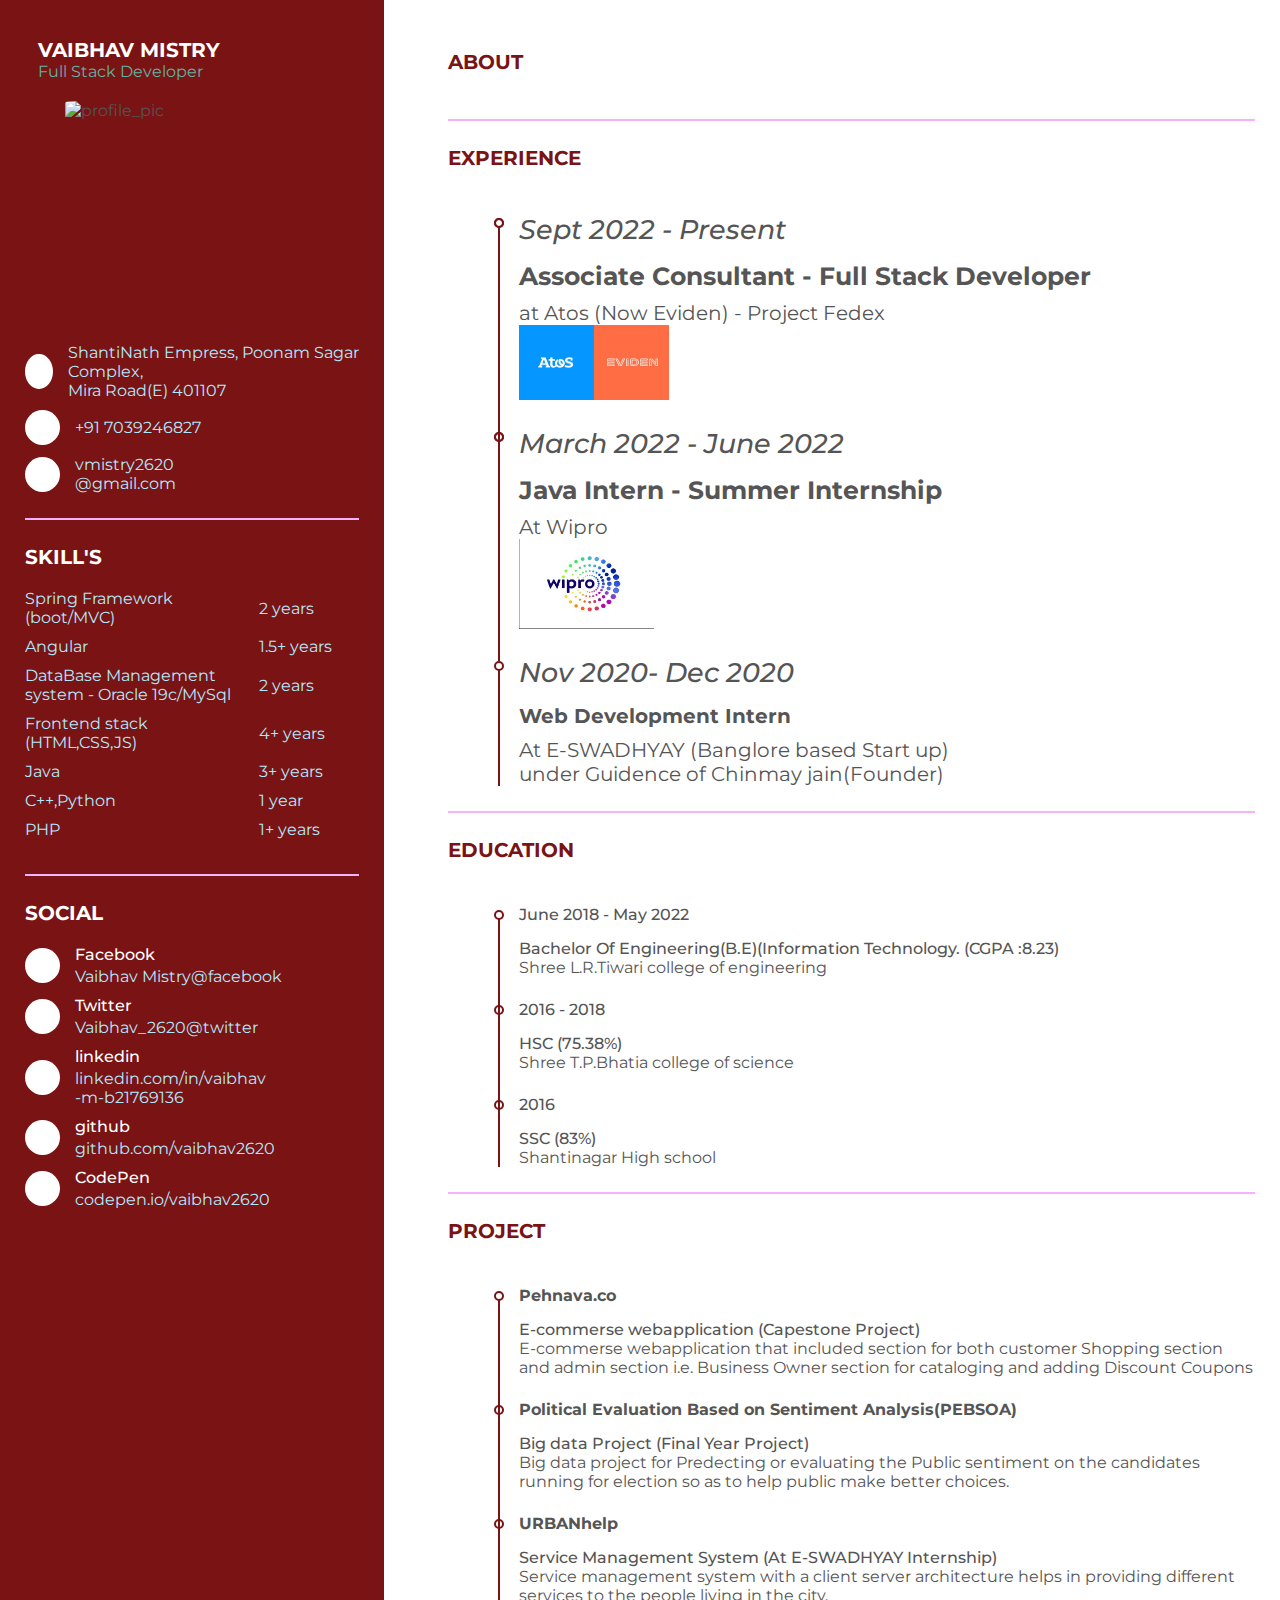
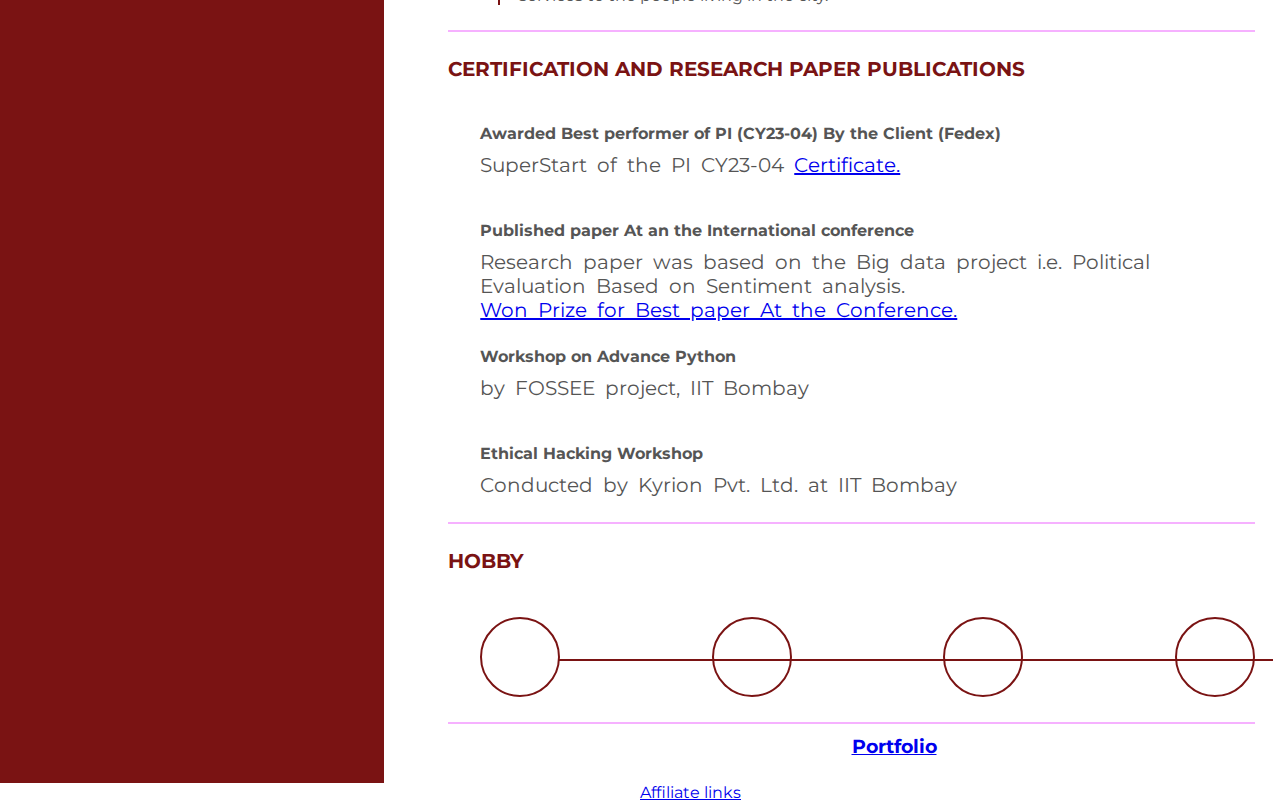
==== index.html @ ee5a24ba "some Modification on the resume" ====
<!DOCTYPE html>
<html lang="en">
<head>
	<meta charset="UTF-8">
	<title>Vaibhav Mistry - Resume</title>
	<link rel="stylesheet" href="styles.css">
	<script src="https://kit.fontawesome.com/b99e675b6e.js"></script>
  <meta content="width=device-width, initial-scale=1" name="viewport" />
</head>
<body>
<div class="container">
<div class="resume">
   <div class="resume_left">
     <div class="resume_profile">
       <div class="title">
        <p class="bold">vaibhav mistry</p>
        <p class="regular">Full Stack Developer</p>
      </div>
      <img src="./photo.jpg" alt="profile_pic" >

     </div>
     <div class="resume_content">
       <div class="resume_item resume_info">

         <ul>
           <li>
             <div class="icon">
               <i class="fas fa-map-signs"></i>
             </div>
             <div class="data">
               ShantiNath Empress, Poonam Sagar Complex,<br> Mira Road(E) 401107
             </div>
           </li>
           <li>
             <div class="icon">
               <i class="fas fa-mobile-alt"></i>
             </div>
             <div class="data">
               +91 7039246827
             </div>
           </li>
           <li>
             <div class="icon">
               <i class="fas fa-envelope"></i>
             </div>
             <div class="data">
                      vmistry2620<br>@gmail.com
             </div>
           </li>
           <!-- <li>
             <div class="icon">
               <i class="fab fa-weebly"></i>
             </div>
             <div class="data">
              https://development.<br>science.blog/
             </div>
           </li> -->
         </ul>
       </div>
       <div class="resume_item resume_skills">
         <div class="title">
           <p class="bold">skill's</p>
         </div>
         <ul>
	   <li>
             <div class="skill_name">
               Spring Framework<br>(boot/MVC)
             </div>
             <div class="skill_per">2 years</div>
           </li>
           <li>
            <div class="skill_name">
              Angular 
            </div>
            <div class="skill_per">1.5+ years</div>
          </li>
	   <li>
             <div class="skill_name">
               DataBase Management system - Oracle 19c/MySql 
             </div>
             <div class="skill_per">2 years</div>
           </li>
           <li>
              <div class="skill_name">
                Frontend stack (HTML,CSS,JS) 
              </div>
              <div class="skill_per">4+ years</div>
            </li>
            <li>
              <div class="skill_name">
                Java
              </div>
             <div class="skill_per">3+ years</div>
           </li>

	        <li>
             <div class="skill_name">
              C++,Python 
             </div>
            <div class="skill_per">1 year</div>
          </li>
          <li>
            <div class="skill_name">
              PHP
            </div>
           <div class="skill_per">1+ years</div>
         </li>
           </li>
         </ul>
       </div>
       <div class="resume_item resume_social">
         <div class="title">
           <p class="bold">Social</p>
         </div>
         <ul>
           <li>
             <div class="icon">
               <i class="fab fa-facebook-square"></i>
             </div>
             <div class="data">
               <p class="semi-bold">Facebook</p>
               <p><a href="https://www.facebook.com/profile.php?id=100008584891599"class="social-links"> Vaibhav Mistry@facebook</a></p>
             </div>
           </li>
           <li>
             <div class="icon">
               <i class="fab fa-twitter-square"></i>
             </div>
             <div class="data">
               <p class="semi-bold">Twitter</p>
               <p><a href="https://twitter.com/Vaibhav_2620"class="social-links" >Vaibhav_2620@twitter</a></p>
             </div>
           </li>
           <li>
             <div class="icon">
               <i class="fab fa-linkedin"></i>
             </div>
             <div class="data">
               <p class="semi-bold">linkedin</p>
               <p><a href="https://www.linkedin.com/in/vaibhav-m-b21769136" class="social-links" target=”_blank”>linkedin.com/in/vaibhav<br>-m-b21769136</a> </p>
             </div>
           </li>
           <li>
             <div class="icon">
               <i class="fab fa-github"></i>
             </div>
             <div class="data">
               <p class="semi-bold">github</p>
               <p><a href="https://vaibhav2620.github.io/Vaibhav-Mistry/" class="social-links">github.com/vaibhav2620</a></p>
             </div>
           </li>
           <li>
            <div class="icon">
              <i class="fab fa-codepen"></i>
            </div>
            <div class="data">
              <p class="semi-bold">CodePen</p>
              <p><a href="https://codepen.io/vaibhav2620" class="social-links">codepen.io/vaibhav2620</a></p>
            </div>
          </li>
         </ul>
       </div>
     </div>
  </div>
  <div class="resume_right">
    <div class="resume_item resume_about">
        <div class="title">
           <p class="bold">About </p>
         </div>
        <p></p>
    </div>
     
	  	  
	  <div class="resume_item resume_education">
      <div class="title">
           <p class="bold">Experience</p>
         </div>
      <ul>
        <li>
	      <li>
		      <div class="date" style="font-size: 3vh;"><i>Sept 2022 - Present</i></div>
          <div class="info">
          <p class="semi-bold" style="font-size: 25px;"><b>Associate Consultant - Full Stack Developer</b> </p> 
          <p style="font-size: 20px; margin-top:10px ;">at Atos (Now Eviden) - Project Fedex</p>
          <p></p>
		      <img src = "./assets/jpeg/Logo .png" style="width:150px; height:75px">
         </div>
	      </li>
      </li>
          <li>
	          <li>
                <div class="date" style="font-size: 3vh;"><i>March 2022 - June 2022</i></div> 
                <div class="info">
                  <p class="semi-bold" style="font-size: 25px;"><b>Java Intern - Summer Internship</b></p> 
                  <p style="font-size: 20px; margin-top:10px ;">At Wipro</p>
		            <img src = "./assets/jpeg/wipro.png" style="width:15vh; height:10vh;">
		            </div>
	          </li>
          </li>
        
            <li>
                <div class="date" style="font-size: 3vh;"><i>Nov 2020- Dec 2020 </i></div> 
                <div class="info">
                     <p class="semi-bold" style="font-size: 20px;"><b>Web Development Intern</b></p> 
                  <p style="font-size: 20px; margin-top:10px ;">At E-SWADHYAY (Banglore based Start up) <br>under Guidence of Chinmay jain(Founder)</p>
                </div>
	      </li>
        </ul>
    </div>
	  	  
    <div class="resume_item resume_education">
      <div class="title">
           <p class="bold">Education</p>
         </div>
      <ul>
            <li>
                <div class="date">June 2018 - May 2022  </div> 
                <div class="info">
                     <p class="semi-bold">Bachelor Of Engineering(B.E)(Information Technology.  (CGPA :8.23)</p> 
                  <p>Shree L.R.Tiwari college of engineering</p>
                </div>
            </li>
            <li>
              <div class="date">2016 - 2018</div>
              <div class="info">
                     <p class="semi-bold">HSC (75.38%) </p> 
                  <p>Shree T.P.Bhatia college of science </p>
                </div>
            </li>
            <li>
              <div class="date">2016</div>
              <div class="info">
                     <p class="semi-bold">SSC (83%) </p> 
                  <p>Shantinagar High school </p>
                </div>
            </li>
        </ul>
    </div>
	  
	  
	  

	  
	  
	  
	  
	  
    <div class="resume_item resume_work">
      <div class="title">
         <p class="bold">Project </p>
       </div>
	<ul>
    <li>
      <div class="date"><b>Pehnava.co</b> </div>
      <div class="info">
       <p class="semi-bold">E-commerse webapplication (Capestone Project)</p> 
          <p>E-commerse webapplication that included section for both customer Shopping section 
            and admin section i.e. Business Owner section for cataloging and adding Discount Coupons</p>
        </div>
      </li>
	  <li>
	  <div class="date"><b>Political Evaluation Based on Sentiment Analysis(PEBSOA)</b></div>
	  <div class="info">
		 <p class="semi-bold">Big data Project (Final Year Project)  </p> 
	      <p>Big data project for Predecting or evaluating the Public sentiment on the candidates running for election so as to help public make better choices.</p>
	    </div>
        </li>
        <li>
	  <div class="date"><b>URBANhelp</b> </div>
	  <div class="info">
		 <p class="semi-bold">Service Management System (At E-SWADHYAY Internship) </p> 
	      <p>Service management system with a client server architecture helps in providing different services to the people living in the city.</p>
	    </div>
        </li>
      </ul>
  </div>
  <div class="quote">

    <p class="bold">Certification and Research paper publications</p>
    <ul>
         <li>
      <p class="semi-bold">
        <b><br>Awarded Best performer of PI (CY23-04) By the Client (Fedex)</b> <br>
        <p class="regular">
          SuperStart of the PI CY23-04
         <a href = "./assets/jpeg/IMG-20240118-WA0004.jpg" target="_blank">Certificate.</a> 
        </p>
      </p>
    </li>
  <li>
       <li>
    <p class="semi-bold">
      <b><br>Published paper At an the International conference</b> <br>
      <p class="regular">
	Research paper was based on the Big data project i.e. Political Evaluation Based on Sentiment analysis.<br>
	      <a href = "./assets/jpeg/Best paper ICETTSE.png" target="_blank"> Won Prize for Best paper At the Conference.</a> 
      </p>
    </p>
  </li>
<li>
    <p class="semi-bold">
      <b>Workshop on Advance Python</b> <br>
      <p class="regular">
        by FOSSEE project, IIT Bombay
      
      </p>
    </p>
  </li>
  <li>
    <p class="semi-bold">
     <br> <b>Ethical Hacking Workshop</b> 
    </p>
    <p class="regular">
    Conducted by Kyrion Pvt. Ltd.  at IIT Bombay 
    </p>
  </li>
  </ul>
  </div>
    <div class="resume_item resume_hobby">
      <div class="title">
           <p class="bold">Hobby</p>
         </div>
       <ul>
         <li><i class="fas fa-book"></i></li>
         <li><i class='fas fa-bicycle'></i></li>
         <li><i class="fas fa-music"></i></li>
         <li><i class='fas fa-comments'></i></li>
      </ul>
    </div>
  <div style="margin-left:50%;margin-top: 10px;"><a href="./index1.html" style="font-size: larger;"><b>Portfolio</b></a></div>
  </div>
</div>
</div>
<div style="margin-left:50% ;"><a href="./page1.html">Affiliate links</a></div>

</body>
</html>
---- styles.css ----
@import url("https://fonts.googleapis.com/css?family=Montserrat:400,500,700&display=swap");

html{
  max-width: 100%;
}
* {
  margin: 0;
  padding: 0;
  box-sizing: border-box;
  list-style: none;
  font-family: "Montserrat", sans-serif;
}

body {
  width: 100%;
  color: #555555;
}

.bold {
  font-weight: 700;
  font-size: 20px;
  text-transform: uppercase;
}

.semi-bold {
  font-weight: 500;
  font-size: 16px;
}

.resume {
  width: 100%;
  height: 100%;
  display: flex;
}

.resume_left {
  width: 30%;
  background: #7a1313;
}

.resume .resume_left .resume_profile {
  margin-left: 10%;
  margin-top: 10%;
  width: 70%;
  height: 280px;
}

.resume .resume_left .resume_profile img {
  margin-left: 10%;
  width: 100%;
  height: 100%;
  border-radius: 10%;
}

.resume .resume_left .resume_content {
  padding: 0 25px;
}

.resume .title {
  margin-bottom: 20px;
}

.resume .resume_left .bold {
  color: #fff;
}

.resume .resume_left .regular {
  color: #61b3a5;
}

.resume .resume_item {
  padding: 25px 0;
  border-bottom: 2px solid #f6b1ff;
}

.resume .resume_left .resume_item:last-child,
.resume .resume_right .resume_item:last-child {
  border-bottom: 0px;
}

.resume .resume_left ul li {
  display: flex;
  margin-bottom: 10px;
  align-items: center;
}

.resume .resume_left ul li:last-child {
  margin-bottom: 0;
}

.resume .resume_left ul li .icon {
  width: 35px;
  height: 35px;
  background: #fff;
  color: #fb6400;
  border-radius: 50%;
  margin-right: 15px;
  font-size: 16px;
  position: relative;
}

.resume .icon i,
.resume .resume_right .resume_hobby ul li i {
  position: absolute;
  top: 50%;
  left: 50%;
  transform: translate(-50%, -50%);
}

.resume .resume_left ul li .data {
  color: #b1eaff;
}

.resume .resume_left .resume_skills ul li {
  display: flex;
  margin-bottom: 10px;
  color: #b1eaff;
  justify-content: space-between;
  align-items: center;
}

.resume .resume_left .resume_skills ul li .skill_name {
  width: 65%;
}

.resume .resume_left .resume_skills ul li .skill_progress {
  width: 60%;
  margin: 0 5px;
  height: 5px;
  background: #000000;
  position: relative;
}

.resume .resume_left .resume_skills ul li .skill_per {
  width: 30%;
}

.resume .resume_left .resume_skills ul li .skill_progress span {
  position: absolute;
  top: 0;
  left: 0;
  height: 100%;
  background: #fff;
}

.resume .resume_left .resume_social .semi-bold {
  color: #fff;
  margin-bottom: 3px;
}

.resume_right {
  width: 70%;
  background: #fff;
  padding: 25px;
  padding-left: 5%;
}

.resume .resume_right .bold {
  color: #7a1313;
}

.resume .resume_right .resume_work ul,
.resume .resume_right .resume_education ul {
  padding-left: 40px;
  overflow: hidden;
}

.resume .resume_right ul li {
  position: relative;
  margin-top: 3%;
  margin-left: 4%;
}

.resume .resume_right ul li .date {
  font-size: 16px;
  font-weight: 500;
  margin-bottom: 15px;
}

.resume .resume_right ul li .info {
  margin-bottom: 20px;
}

.resume .resume_right ul li:last-child .info {
  margin-bottom: 0;
}

.resume .resume_right .resume_work ul li:before,
.resume .resume_right .resume_education ul li:before {
  content: "";
  position: absolute;
  top: 5px;
  left: -25px;
  width: 6px;
  height: 6px;
  border-radius: 70%;
  border: 2px solid #7a1313;
}

.resume .resume_right .resume_work ul li:after,
.resume .resume_right .resume_education ul li:after {
  content: "";
  position: absolute;
  top: 14px;
  left: -21px;
  width: 2px;
  height: 220px;
  background: #7a1313;
}

.resume .resume_right .resume_hobby ul {
  display: flex;
  justify-content: space-between;
}

.resume .resume_right .resume_hobby ul li {
  width: 80px;
  height: 80px;
  border: 2px solid #7a1313;
  border-radius: 50%;
  position: relative;
  color: #7a1313;
}

.resume .resume_right .resume_hobby ul li i {
  font-size: 30px;
}

.resume .resume_right .resume_hobby ul li:before {
  content: "";
  position: absolute;
  top: 40px;
  right: -28vh;
  width: 28vh;
  height: 2px;
  background: #7a1313;
}

.resume .resume_right .resume_hobby ul li:last-child:before {
  display: none;
}

.quote .regular {
  padding-top: 10px;
  font-size: 20px;
  word-spacing: 5px;
  margin-bottom: 25px;
}

.quote {
  margin-top: 25px;
  border-bottom: 2px solid #f6b1ff;
}

.social-links {
  text-decoration: none;
  color: #b1eaff;
}



@media screen and (max-width: 600px) {
  
  .resume {
    width: 100%;
    display: block;
    align-items: center;
    justify-content: center;
  }
  .resume_left {
    width: 100%;
    margin-left: 2%;
    margin-right: auto;
    background: #7a1313;
  }
  .resume_left img{
    margin-top: 10%;
  }
  .resume_right{
    width: 100%;
    margin-left: 3%;
  }
  .resume_social{
    display: none;
  }
  .resume .resume_left .resume_profile .bold{
    font-size: 200%;
    margin-top: 40%;
    margin-left: 0;
  }
  .resume .resume_right .resume_hobby ul li:before {
    display: none;
  }
  .resume .resume_left .resume_profile img {
    width: 50%;
    height: 15vh;
    border-radius: 50%;
  }
  .resume .resume_left .resume_profile{
    width: 80%;
    height: 50%;
    display: flex;
  }
}
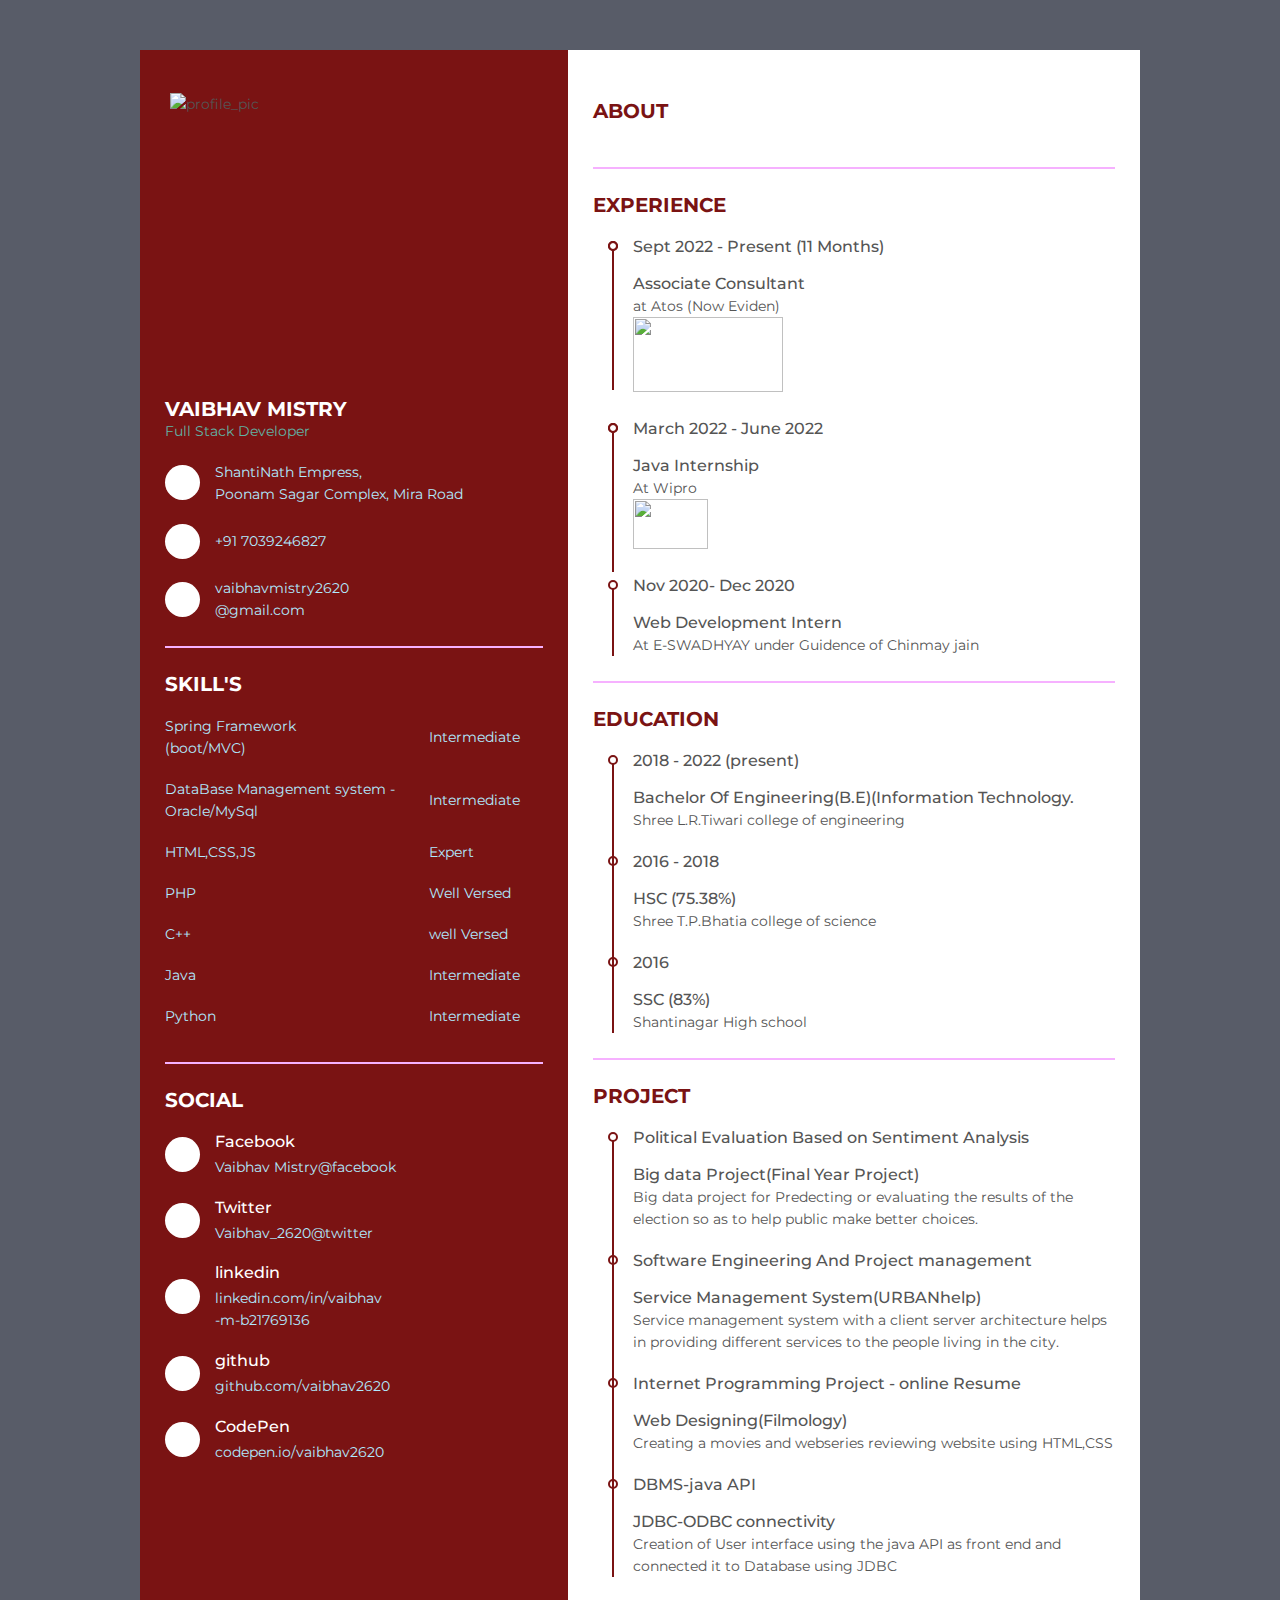
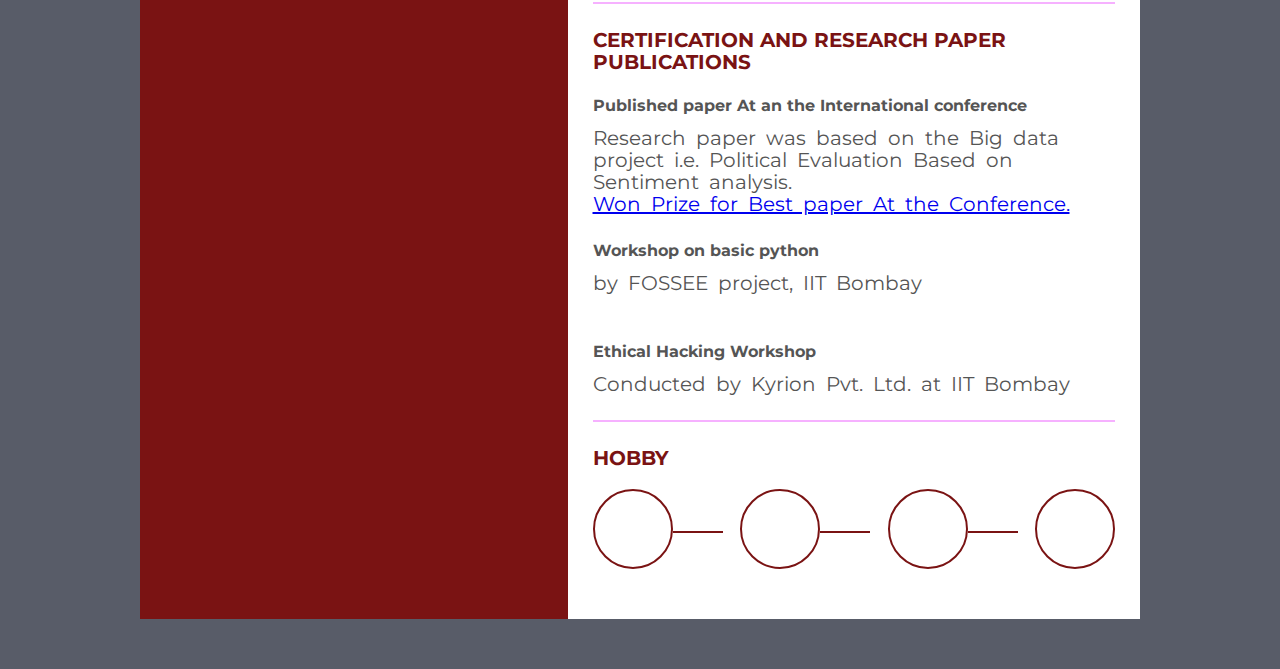
==== commit bf7826f6: "final touch up" ====
--- a/index.html
+++ b/index.html
@@ -5,14 +5,13 @@
 	<title>Vaibhav Mistry - Resume</title>
 	<link rel="stylesheet" href="styles.css">
 	<script src="https://kit.fontawesome.com/b99e675b6e.js"></script>
-  <meta content="width=device-width, initial-scale=1" name="viewport" />
 </head>
 <body>
-<div class="container">
+
 <div class="resume">
    <div class="resume_left">
      <div class="resume_profile">
-       <div class="title">
+       <div class="title-mobile">
         <p class="bold">vaibhav mistry</p>
         <p class="regular">Full Stack Developer</p>
       </div>
@@ -21,14 +20,17 @@
      </div>
      <div class="resume_content">
        <div class="resume_item resume_info">
-
+         <div class="title-desktop">
+           <p class="bold">vaibhav mistry</p>
+           <p class="regular">Full Stack Developer</p>
+         </div>
          <ul>
            <li>
              <div class="icon">
                <i class="fas fa-map-signs"></i>
              </div>
              <div class="data">
-               ShantiNath Empress, Poonam Sagar Complex,<br> Mira Road(E) 401107
+               ShantiNath Empress,<br> Poonam Sagar Complex, Mira Road
              </div>
            </li>
            <li>
@@ -44,7 +46,7 @@
                <i class="fas fa-envelope"></i>
              </div>
              <div class="data">
-                      vmistry2620<br>@gmail.com
+                      vaibhavmistry2620<br>@gmail.com
              </div>
            </li>
            <!-- <li>
@@ -66,45 +68,45 @@
              <div class="skill_name">
                Spring Framework<br>(boot/MVC)
              </div>
-             <div class="skill_per">2 years</div>
-           </li>
-           <li>
-            <div class="skill_name">
-              Angular 
-            </div>
-            <div class="skill_per">1.5+ years</div>
-          </li>
+             <div class="skill_per">Intermediate</div>
+           </li>
 	   <li>
              <div class="skill_name">
-               DataBase Management system - Oracle 19c/MySql 
-             </div>
-             <div class="skill_per">2 years</div>
+               DataBase Management system - Oracle/MySql 
+             </div>
+             <div class="skill_per">Intermediate</div>
            </li>
            <li>
               <div class="skill_name">
-                Frontend stack (HTML,CSS,JS) 
+                HTML,CSS,JS
               </div>
-              <div class="skill_per">4+ years</div>
+              <div class="skill_per">Expert</div>
             </li>
-            <li>
-              <div class="skill_name">
-                Java
-              </div>
-             <div class="skill_per">3+ years</div>
-           </li>
-
-	        <li>
-             <div class="skill_name">
-              C++,Python 
-             </div>
-            <div class="skill_per">1 year</div>
-          </li>
+	          <li>
+             <div class="skill_name">
+               PHP
+             </div>
+             <div class="skill_per">Well Versed</div>
+           </li>
           <li>
-            <div class="skill_name">
-              PHP
-            </div>
-           <div class="skill_per">1+ years</div>
-         </li>
+             <div class="skill_name">
+               C++ 
+             </div>
+             <div class="skill_per">well Versed</div>
+           </li>
+		 <li>
+             <div class="skill_name">
+               Java
+             </div>
+            <div class="skill_per">Intermediate</div>
+          </li>
+           </li>
+	<li>
+             <div class="skill_name">
+               Python 
+             </div>
+            <div class="skill_per">Intermediate</div>
+          </li>
            </li>
          </ul>
        </div>
@@ -137,7 +139,7 @@
              </div>
              <div class="data">
                <p class="semi-bold">linkedin</p>
-               <p><a href="https://www.linkedin.com/in/vaibhav-m-b21769136" class="social-links" target=”_blank”>linkedin.com/in/vaibhav<br>-m-b21769136</a> </p>
+               <p><a href="https://www.linkedin.com/in/vaibhav-m-b21769136" class="social-links">linkedin.com/in/vaibhav<br>-m-b21769136</a> </p>
              </div>
            </li>
            <li>
@@ -178,31 +180,30 @@
       <ul>
         <li>
 	      <li>
-		      <div class="date" style="font-size: 3vh;"><i>Sept 2022 - Present</i></div>
+		      <div class="date">Sept 2022 - Present (11 Months) </div>
           <div class="info">
-          <p class="semi-bold" style="font-size: 25px;"><b>Associate Consultant - Full Stack Developer</b> </p> 
-          <p style="font-size: 20px; margin-top:10px ;">at Atos (Now Eviden) - Project Fedex</p>
-          <p></p>
-		      <img src = "./assets/jpeg/Logo .png" style="width:150px; height:75px">
+          <p class="semi-bold">Associate Consultant</p> 
+          <p>at Atos (Now Eviden)</p>
+		      <img src = "https://github.com/vaibhav2620/Vaibhav-Mistry/blob/gh-pages/Logo%20.png?raw=true" style="width:150px; height:75px">
          </div>
 	      </li>
       </li>
           <li>
 	          <li>
-                <div class="date" style="font-size: 3vh;"><i>March 2022 - June 2022</i></div> 
+                <div class="date">March 2022 - June 2022 </div> 
                 <div class="info">
-                  <p class="semi-bold" style="font-size: 25px;"><b>Java Intern - Summer Internship</b></p> 
-                  <p style="font-size: 20px; margin-top:10px ;">At Wipro</p>
-		            <img src = "./assets/jpeg/wipro.png" style="width:15vh; height:10vh;">
+                <p class="semi-bold">Java Internship </p> 
+                <p>At Wipro</p>
+		            <img src = "https://external-content.duckduckgo.com/iu/?u=https%3A%2F%2Ftse3.mm.bing.net%2Fth%3Fid%3DOIP.JaYYBy6FMu_mrtpCeOhwvQHaFP%26pid%3DApi&f=1" style="width:75px; height:50px">
 		            </div>
 	          </li>
           </li>
         
             <li>
-                <div class="date" style="font-size: 3vh;"><i>Nov 2020- Dec 2020 </i></div> 
+                <div class="date">Nov 2020- Dec 2020 </div> 
                 <div class="info">
-                     <p class="semi-bold" style="font-size: 20px;"><b>Web Development Intern</b></p> 
-                  <p style="font-size: 20px; margin-top:10px ;">At E-SWADHYAY (Banglore based Start up) <br>under Guidence of Chinmay jain(Founder)</p>
+                     <p class="semi-bold">Web Development Intern</p> 
+                  <p>At E-SWADHYAY under Guidence of Chinmay jain</p>
                 </div>
 	      </li>
         </ul>
@@ -214,9 +215,9 @@
          </div>
       <ul>
             <li>
-                <div class="date">June 2018 - May 2022  </div> 
+                <div class="date">2018 - 2022 (present) </div> 
                 <div class="info">
-                     <p class="semi-bold">Bachelor Of Engineering(B.E)(Information Technology.  (CGPA :8.23)</p> 
+                     <p class="semi-bold">Bachelor Of Engineering(B.E)(Information Technology.</p> 
                   <p>Shree L.R.Tiwari college of engineering</p>
                 </div>
             </li>
@@ -250,56 +251,51 @@
          <p class="bold">Project </p>
        </div>
 	<ul>
-    <li>
-      <div class="date"><b>Pehnava.co</b> </div>
-      <div class="info">
-       <p class="semi-bold">E-commerse webapplication (Capestone Project)</p> 
-          <p>E-commerse webapplication that included section for both customer Shopping section 
-            and admin section i.e. Business Owner section for cataloging and adding Discount Coupons</p>
-        </div>
-      </li>
 	  <li>
-	  <div class="date"><b>Political Evaluation Based on Sentiment Analysis(PEBSOA)</b></div>
+	  <div class="date">Political Evaluation Based on Sentiment Analysis</div>
 	  <div class="info">
-		 <p class="semi-bold">Big data Project (Final Year Project)  </p> 
-	      <p>Big data project for Predecting or evaluating the Public sentiment on the candidates running for election so as to help public make better choices.</p>
+		 <p class="semi-bold">Big data Project(Final Year Project) </p> 
+	      <p>Big data project for Predecting or evaluating the results of the election so as to help public make better choices.</p>
+	    </div>
+        </li><li>
+	  <div class="date">Software Engineering And Project management</div>
+	  <div class="info">
+		 <p class="semi-bold">Service Management System(URBANhelp) </p> 
+	      <p>Service management system with a client server architecture helps in providing different services to the people living in the city.</p>
 	    </div>
         </li>
         <li>
-	  <div class="date"><b>URBANhelp</b> </div>
-	  <div class="info">
-		 <p class="semi-bold">Service Management System (At E-SWADHYAY Internship) </p> 
-	      <p>Service management system with a client server architecture helps in providing different services to the people living in the city.</p>
-	    </div>
+          <div class="date">Internet Programming Project - online Resume</div>
+          <div class="info">
+                 <p class="semi-bold">Web Designing(Filmology) </p> 
+              <p>Creating a movies and webseries reviewing website using HTML,CSS</p>
+            </div>
         </li>
+          <li>
+              <div class="date">DBMS-java API</div> 
+              <div class="info">
+                   <p class="semi-bold">JDBC-ODBC connectivity</p> 
+                <p>Creation of User interface using the java API as front end and connected it to Database using JDBC </p>
+              </div>
+          </li>
+          
       </ul>
   </div>
   <div class="quote">
-
     <p class="bold">Certification and Research paper publications</p>
     <ul>
-         <li>
-      <p class="semi-bold">
-        <b><br>Awarded Best performer of PI (CY23-04) By the Client (Fedex)</b> <br>
-        <p class="regular">
-          SuperStart of the PI CY23-04
-         <a href = "./assets/jpeg/IMG-20240118-WA0004.jpg" target="_blank">Certificate.</a> 
-        </p>
-      </p>
-    </li>
-  <li>
        <li>
     <p class="semi-bold">
       <b><br>Published paper At an the International conference</b> <br>
       <p class="regular">
 	Research paper was based on the Big data project i.e. Political Evaluation Based on Sentiment analysis.<br>
-	      <a href = "./assets/jpeg/Best paper ICETTSE.png" target="_blank"> Won Prize for Best paper At the Conference.</a> 
+	      <a href = "https://drive.google.com/file/d/1mMtHAS-1Crkaz73EAjkxevvDS6MuU6Qx/view?usp=sharing" target="_blank"> Won Prize for Best paper At the Conference.</a> 
       </p>
     </p>
   </li>
 <li>
     <p class="semi-bold">
-      <b>Workshop on Advance Python</b> <br>
+      <b>Workshop on basic python</b> <br>
       <p class="regular">
         by FOSSEE project, IIT Bombay
       
@@ -327,11 +323,8 @@
          <li><i class='fas fa-comments'></i></li>
       </ul>
     </div>
-  <div style="margin-left:50%;margin-top: 10px;"><a href="./index1.html" style="font-size: larger;"><b>Portfolio</b></a></div>
   </div>
 </div>
-</div>
-<div style="margin-left:50% ;"><a href="./page1.html">Affiliate links</a></div>
 
 </body>
 </html>
--- a/styles.css
+++ b/styles.css
@@ -1,8 +1,5 @@
 @import url("https://fonts.googleapis.com/css?family=Montserrat:400,500,700&display=swap");
 
-html{
-  max-width: 100%;
-}
 * {
   margin: 0;
   padding: 0;
@@ -12,7 +9,9 @@
 }
 
 body {
-  width: 100%;
+  background: #585c68;
+  font-size: 14px;
+  line-height: 22px;
   color: #555555;
 }
 
@@ -28,28 +27,27 @@
 }
 
 .resume {
-  width: 100%;
-  height: 100%;
+  width: 1000px;
+  height: auto;
   display: flex;
-}
-
-.resume_left {
-  width: 30%;
+  margin: 50px auto;
+}
+
+.resume .resume_left {
+  width: 450px;
   background: #7a1313;
 }
 
 .resume .resume_left .resume_profile {
-  margin-left: 10%;
+  margin-left: 7%;
   margin-top: 10%;
   width: 70%;
   height: 280px;
 }
 
 .resume .resume_left .resume_profile img {
-  margin-left: 10%;
   width: 100%;
   height: 100%;
-  border-radius: 10%;
 }
 
 .resume .resume_left .resume_content {
@@ -62,6 +60,9 @@
 
 .resume .resume_left .bold {
   color: #fff;
+}
+.resume .resume_left .title-mobile{
+  display: none;
 }
 
 .resume .resume_left .regular {
@@ -82,6 +83,7 @@
   display: flex;
   margin-bottom: 10px;
   align-items: center;
+  margin-top: 5%;
 }
 
 .resume .resume_left ul li:last-child {
@@ -148,11 +150,10 @@
   margin-bottom: 3px;
 }
 
-.resume_right {
-  width: 70%;
+.resume .resume_right {
+  width: 600px;
   background: #fff;
   padding: 25px;
-  padding-left: 5%;
 }
 
 .resume .resume_right .bold {
@@ -167,8 +168,6 @@
 
 .resume .resume_right ul li {
   position: relative;
-  margin-top: 3%;
-  margin-left: 4%;
 }
 
 .resume .resume_right ul li .date {
@@ -204,7 +203,7 @@
   top: 14px;
   left: -21px;
   width: 2px;
-  height: 220px;
+  height: 140px;
   background: #7a1313;
 }
 
@@ -230,8 +229,8 @@
   content: "";
   position: absolute;
   top: 40px;
-  right: -28vh;
-  width: 28vh;
+  right: -52px;
+  width: 50px;
   height: 2px;
   background: #7a1313;
 }
@@ -301,4 +300,10 @@
     height: 50%;
     display: flex;
   }
-}
+  .resume .resume_left .title-mobile{
+    display: block;
+  }
+  .resume .resume_left .title-desktop{
+    display: none;
+  }
+}
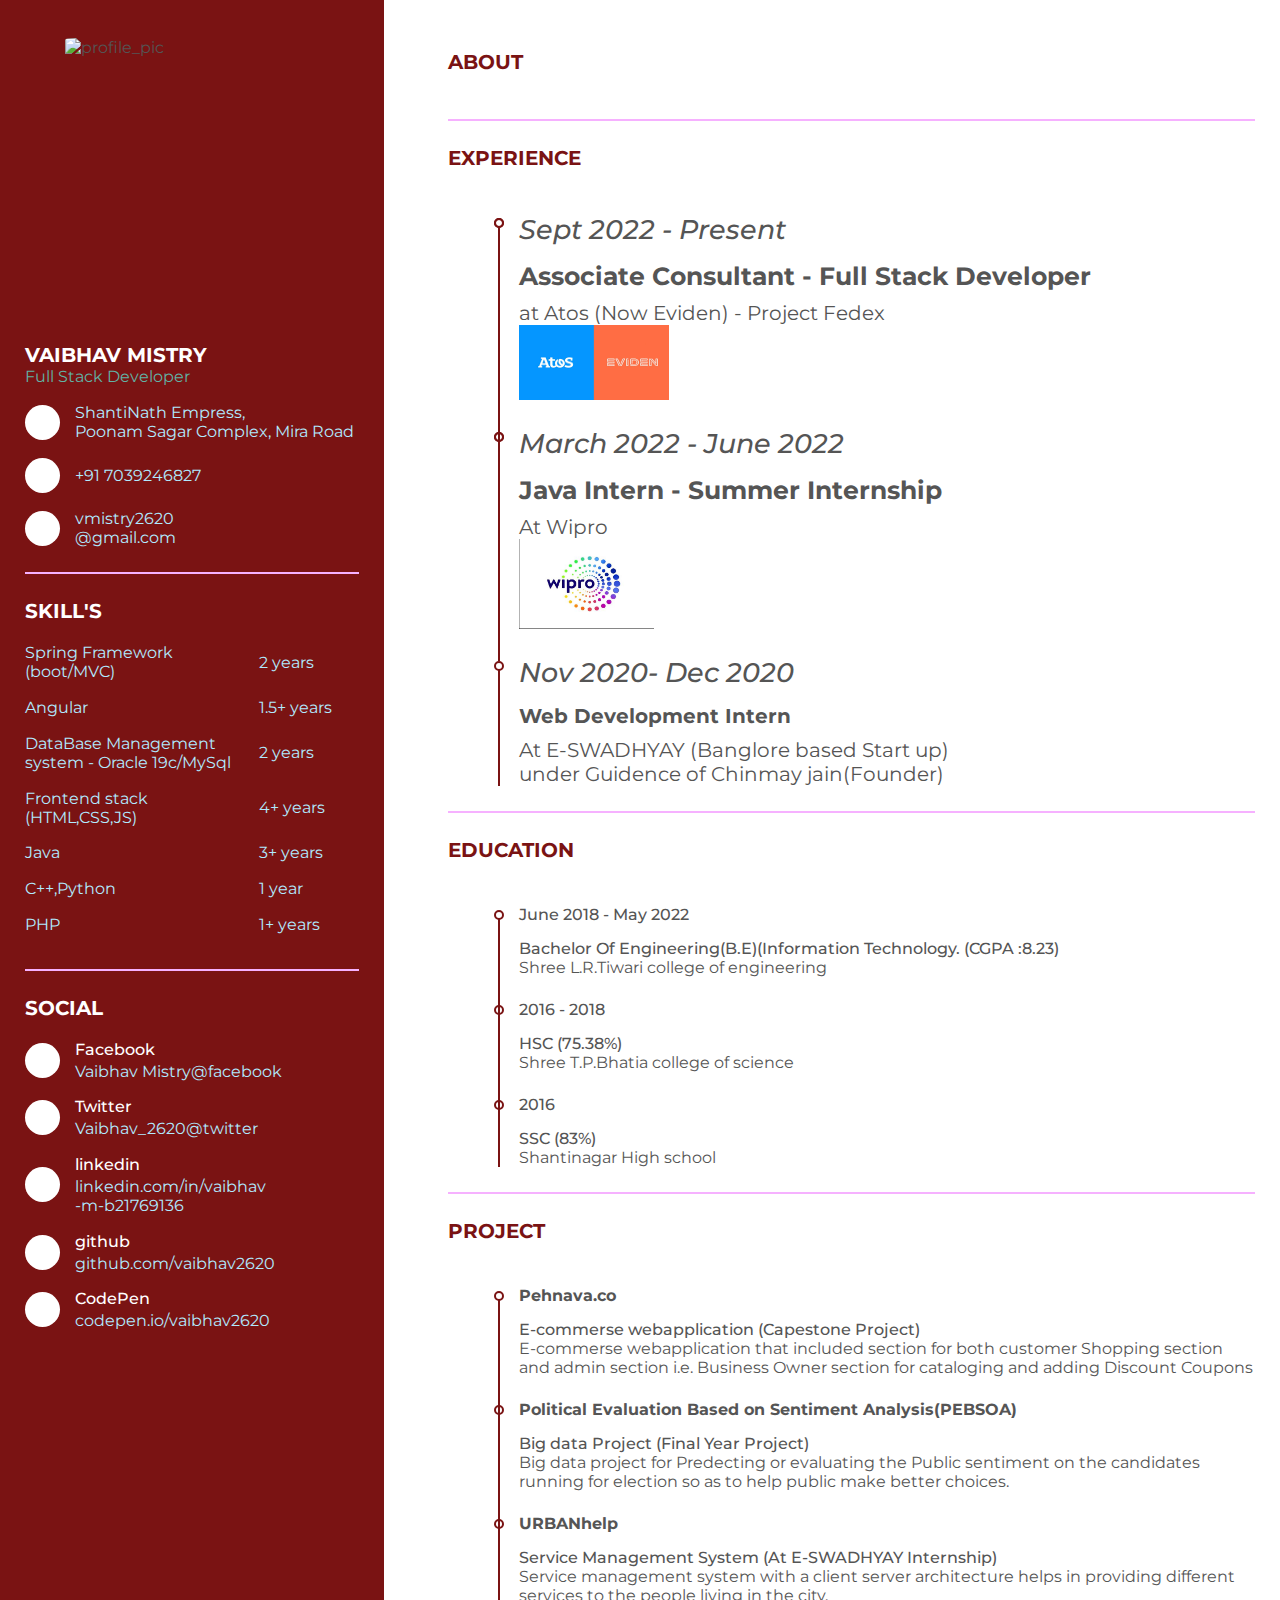
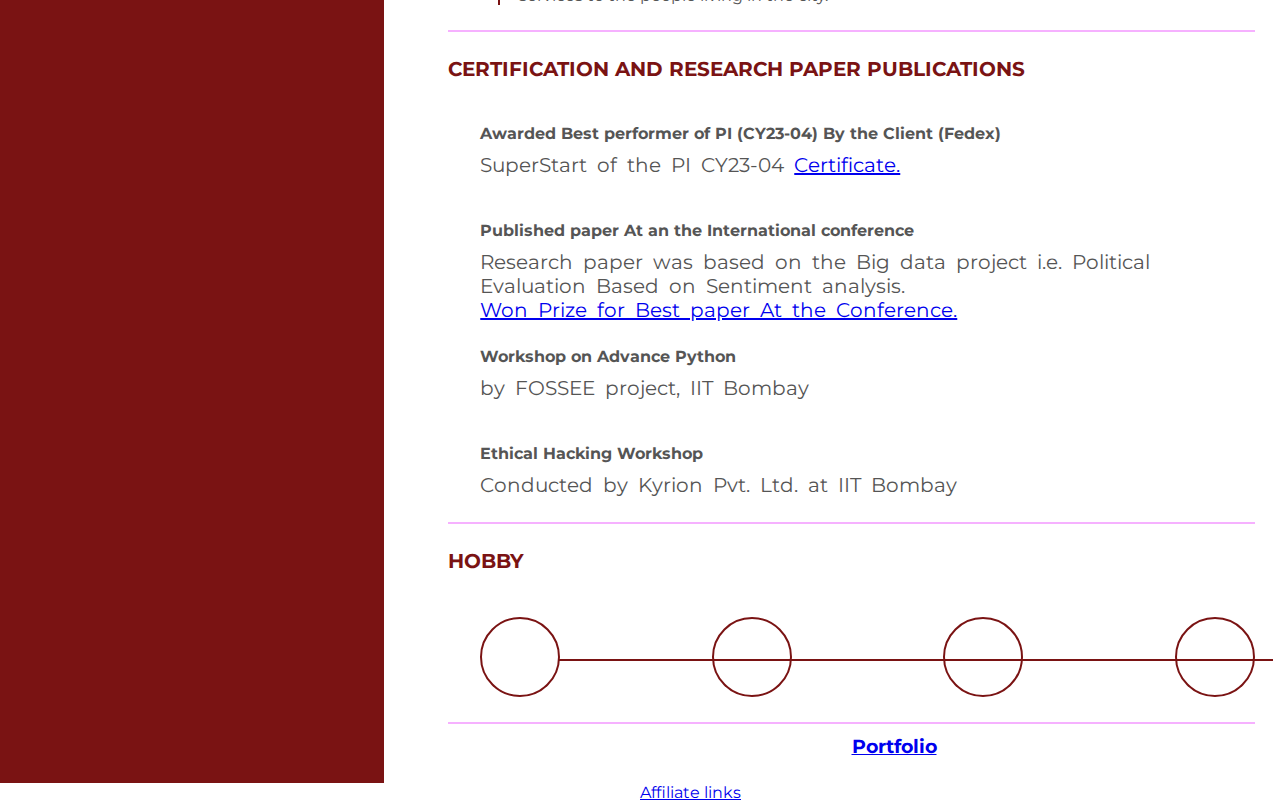
==== commit 976f8f1e: "Merge branch 'gh-pages' of https://github.com/vaibhav2620/Vaibhav-Mistry into gh-pages" ====
--- a/index.html
+++ b/index.html
@@ -5,9 +5,10 @@
 	<title>Vaibhav Mistry - Resume</title>
 	<link rel="stylesheet" href="styles.css">
 	<script src="https://kit.fontawesome.com/b99e675b6e.js"></script>
+  <meta content="width=device-width, initial-scale=1" name="viewport" />
 </head>
 <body>
-
+<div class="container">
 <div class="resume">
    <div class="resume_left">
      <div class="resume_profile">
@@ -46,7 +47,7 @@
                <i class="fas fa-envelope"></i>
              </div>
              <div class="data">
-                      vaibhavmistry2620<br>@gmail.com
+                      vmistry2620<br>@gmail.com
              </div>
            </li>
            <!-- <li>
@@ -68,45 +69,45 @@
              <div class="skill_name">
                Spring Framework<br>(boot/MVC)
              </div>
-             <div class="skill_per">Intermediate</div>
-           </li>
+             <div class="skill_per">2 years</div>
+           </li>
+           <li>
+            <div class="skill_name">
+              Angular 
+            </div>
+            <div class="skill_per">1.5+ years</div>
+          </li>
 	   <li>
              <div class="skill_name">
-               DataBase Management system - Oracle/MySql 
-             </div>
-             <div class="skill_per">Intermediate</div>
+               DataBase Management system - Oracle 19c/MySql 
+             </div>
+             <div class="skill_per">2 years</div>
            </li>
            <li>
               <div class="skill_name">
-                HTML,CSS,JS
+                Frontend stack (HTML,CSS,JS) 
               </div>
-              <div class="skill_per">Expert</div>
+              <div class="skill_per">4+ years</div>
             </li>
-	          <li>
+            <li>
+              <div class="skill_name">
+                Java
+              </div>
+             <div class="skill_per">3+ years</div>
+           </li>
+
+	        <li>
              <div class="skill_name">
-               PHP
-             </div>
-             <div class="skill_per">Well Versed</div>
-           </li>
+              C++,Python 
+             </div>
+            <div class="skill_per">1 year</div>
+          </li>
           <li>
-             <div class="skill_name">
-               C++ 
-             </div>
-             <div class="skill_per">well Versed</div>
-           </li>
-		 <li>
-             <div class="skill_name">
-               Java
-             </div>
-            <div class="skill_per">Intermediate</div>
-          </li>
-           </li>
-	<li>
-             <div class="skill_name">
-               Python 
-             </div>
-            <div class="skill_per">Intermediate</div>
-          </li>
+            <div class="skill_name">
+              PHP
+            </div>
+           <div class="skill_per">1+ years</div>
+         </li>
            </li>
          </ul>
        </div>
@@ -139,7 +140,7 @@
              </div>
              <div class="data">
                <p class="semi-bold">linkedin</p>
-               <p><a href="https://www.linkedin.com/in/vaibhav-m-b21769136" class="social-links">linkedin.com/in/vaibhav<br>-m-b21769136</a> </p>
+               <p><a href="https://www.linkedin.com/in/vaibhav-m-b21769136" class="social-links" target=”_blank”>linkedin.com/in/vaibhav<br>-m-b21769136</a> </p>
              </div>
            </li>
            <li>
@@ -180,30 +181,31 @@
       <ul>
         <li>
 	      <li>
-		      <div class="date">Sept 2022 - Present (11 Months) </div>
+		      <div class="date" style="font-size: 3vh;"><i>Sept 2022 - Present</i></div>
           <div class="info">
-          <p class="semi-bold">Associate Consultant</p> 
-          <p>at Atos (Now Eviden)</p>
-		      <img src = "https://github.com/vaibhav2620/Vaibhav-Mistry/blob/gh-pages/Logo%20.png?raw=true" style="width:150px; height:75px">
+          <p class="semi-bold" style="font-size: 25px;"><b>Associate Consultant - Full Stack Developer</b> </p> 
+          <p style="font-size: 20px; margin-top:10px ;">at Atos (Now Eviden) - Project Fedex</p>
+          <p></p>
+		      <img src = "./assets/jpeg/Logo .png" style="width:150px; height:75px">
          </div>
 	      </li>
       </li>
           <li>
 	          <li>
-                <div class="date">March 2022 - June 2022 </div> 
+                <div class="date" style="font-size: 3vh;"><i>March 2022 - June 2022</i></div> 
                 <div class="info">
-                <p class="semi-bold">Java Internship </p> 
-                <p>At Wipro</p>
-		            <img src = "https://external-content.duckduckgo.com/iu/?u=https%3A%2F%2Ftse3.mm.bing.net%2Fth%3Fid%3DOIP.JaYYBy6FMu_mrtpCeOhwvQHaFP%26pid%3DApi&f=1" style="width:75px; height:50px">
+                  <p class="semi-bold" style="font-size: 25px;"><b>Java Intern - Summer Internship</b></p> 
+                  <p style="font-size: 20px; margin-top:10px ;">At Wipro</p>
+		            <img src = "./assets/jpeg/wipro.png" style="width:15vh; height:10vh;">
 		            </div>
 	          </li>
           </li>
         
             <li>
-                <div class="date">Nov 2020- Dec 2020 </div> 
+                <div class="date" style="font-size: 3vh;"><i>Nov 2020- Dec 2020 </i></div> 
                 <div class="info">
-                     <p class="semi-bold">Web Development Intern</p> 
-                  <p>At E-SWADHYAY under Guidence of Chinmay jain</p>
+                     <p class="semi-bold" style="font-size: 20px;"><b>Web Development Intern</b></p> 
+                  <p style="font-size: 20px; margin-top:10px ;">At E-SWADHYAY (Banglore based Start up) <br>under Guidence of Chinmay jain(Founder)</p>
                 </div>
 	      </li>
         </ul>
@@ -215,9 +217,9 @@
          </div>
       <ul>
             <li>
-                <div class="date">2018 - 2022 (present) </div> 
+                <div class="date">June 2018 - May 2022  </div> 
                 <div class="info">
-                     <p class="semi-bold">Bachelor Of Engineering(B.E)(Information Technology.</p> 
+                     <p class="semi-bold">Bachelor Of Engineering(B.E)(Information Technology.  (CGPA :8.23)</p> 
                   <p>Shree L.R.Tiwari college of engineering</p>
                 </div>
             </li>
@@ -251,51 +253,56 @@
          <p class="bold">Project </p>
        </div>
 	<ul>
+    <li>
+      <div class="date"><b>Pehnava.co</b> </div>
+      <div class="info">
+       <p class="semi-bold">E-commerse webapplication (Capestone Project)</p> 
+          <p>E-commerse webapplication that included section for both customer Shopping section 
+            and admin section i.e. Business Owner section for cataloging and adding Discount Coupons</p>
+        </div>
+      </li>
 	  <li>
-	  <div class="date">Political Evaluation Based on Sentiment Analysis</div>
+	  <div class="date"><b>Political Evaluation Based on Sentiment Analysis(PEBSOA)</b></div>
 	  <div class="info">
-		 <p class="semi-bold">Big data Project(Final Year Project) </p> 
-	      <p>Big data project for Predecting or evaluating the results of the election so as to help public make better choices.</p>
+		 <p class="semi-bold">Big data Project (Final Year Project)  </p> 
+	      <p>Big data project for Predecting or evaluating the Public sentiment on the candidates running for election so as to help public make better choices.</p>
 	    </div>
-        </li><li>
-	  <div class="date">Software Engineering And Project management</div>
+        </li>
+        <li>
+	  <div class="date"><b>URBANhelp</b> </div>
 	  <div class="info">
-		 <p class="semi-bold">Service Management System(URBANhelp) </p> 
+		 <p class="semi-bold">Service Management System (At E-SWADHYAY Internship) </p> 
 	      <p>Service management system with a client server architecture helps in providing different services to the people living in the city.</p>
 	    </div>
         </li>
-        <li>
-          <div class="date">Internet Programming Project - online Resume</div>
-          <div class="info">
-                 <p class="semi-bold">Web Designing(Filmology) </p> 
-              <p>Creating a movies and webseries reviewing website using HTML,CSS</p>
-            </div>
-        </li>
-          <li>
-              <div class="date">DBMS-java API</div> 
-              <div class="info">
-                   <p class="semi-bold">JDBC-ODBC connectivity</p> 
-                <p>Creation of User interface using the java API as front end and connected it to Database using JDBC </p>
-              </div>
-          </li>
-          
       </ul>
   </div>
   <div class="quote">
+
     <p class="bold">Certification and Research paper publications</p>
     <ul>
+         <li>
+      <p class="semi-bold">
+        <b><br>Awarded Best performer of PI (CY23-04) By the Client (Fedex)</b> <br>
+        <p class="regular">
+          SuperStart of the PI CY23-04
+         <a href = "./assets/jpeg/IMG-20240118-WA0004.jpg" target="_blank">Certificate.</a> 
+        </p>
+      </p>
+    </li>
+  <li>
        <li>
     <p class="semi-bold">
       <b><br>Published paper At an the International conference</b> <br>
       <p class="regular">
 	Research paper was based on the Big data project i.e. Political Evaluation Based on Sentiment analysis.<br>
-	      <a href = "https://drive.google.com/file/d/1mMtHAS-1Crkaz73EAjkxevvDS6MuU6Qx/view?usp=sharing" target="_blank"> Won Prize for Best paper At the Conference.</a> 
+	      <a href = "./assets/jpeg/Best paper ICETTSE.png" target="_blank"> Won Prize for Best paper At the Conference.</a> 
       </p>
     </p>
   </li>
 <li>
     <p class="semi-bold">
-      <b>Workshop on basic python</b> <br>
+      <b>Workshop on Advance Python</b> <br>
       <p class="regular">
         by FOSSEE project, IIT Bombay
       
@@ -323,8 +330,11 @@
          <li><i class='fas fa-comments'></i></li>
       </ul>
     </div>
+  <div style="margin-left:50%;margin-top: 10px;"><a href="./index1.html" style="font-size: larger;"><b>Portfolio</b></a></div>
   </div>
 </div>
+</div>
+<div style="margin-left:50% ;"><a href="./page1.html">Affiliate links</a></div>
 
 </body>
 </html>
--- a/styles.css
+++ b/styles.css
@@ -1,5 +1,8 @@
 @import url("https://fonts.googleapis.com/css?family=Montserrat:400,500,700&display=swap");
 
+html{
+  max-width: 100%;
+}
 * {
   margin: 0;
   padding: 0;
@@ -9,9 +12,7 @@
 }
 
 body {
-  background: #585c68;
-  font-size: 14px;
-  line-height: 22px;
+  width: 100%;
   color: #555555;
 }
 
@@ -27,27 +28,28 @@
 }
 
 .resume {
-  width: 1000px;
-  height: auto;
+  width: 100%;
+  height: 100%;
   display: flex;
-  margin: 50px auto;
-}
-
-.resume .resume_left {
-  width: 450px;
+}
+
+.resume_left {
+  width: 30%;
   background: #7a1313;
 }
 
 .resume .resume_left .resume_profile {
-  margin-left: 7%;
+  margin-left: 10%;
   margin-top: 10%;
   width: 70%;
   height: 280px;
 }
 
 .resume .resume_left .resume_profile img {
+  margin-left: 10%;
   width: 100%;
   height: 100%;
+  border-radius: 10%;
 }
 
 .resume .resume_left .resume_content {
@@ -150,10 +152,11 @@
   margin-bottom: 3px;
 }
 
-.resume .resume_right {
-  width: 600px;
+.resume_right {
+  width: 70%;
   background: #fff;
   padding: 25px;
+  padding-left: 5%;
 }
 
 .resume .resume_right .bold {
@@ -168,6 +171,8 @@
 
 .resume .resume_right ul li {
   position: relative;
+  margin-top: 3%;
+  margin-left: 4%;
 }
 
 .resume .resume_right ul li .date {
@@ -203,7 +208,7 @@
   top: 14px;
   left: -21px;
   width: 2px;
-  height: 140px;
+  height: 220px;
   background: #7a1313;
 }
 
@@ -229,8 +234,8 @@
   content: "";
   position: absolute;
   top: 40px;
-  right: -52px;
-  width: 50px;
+  right: -28vh;
+  width: 28vh;
   height: 2px;
   background: #7a1313;
 }
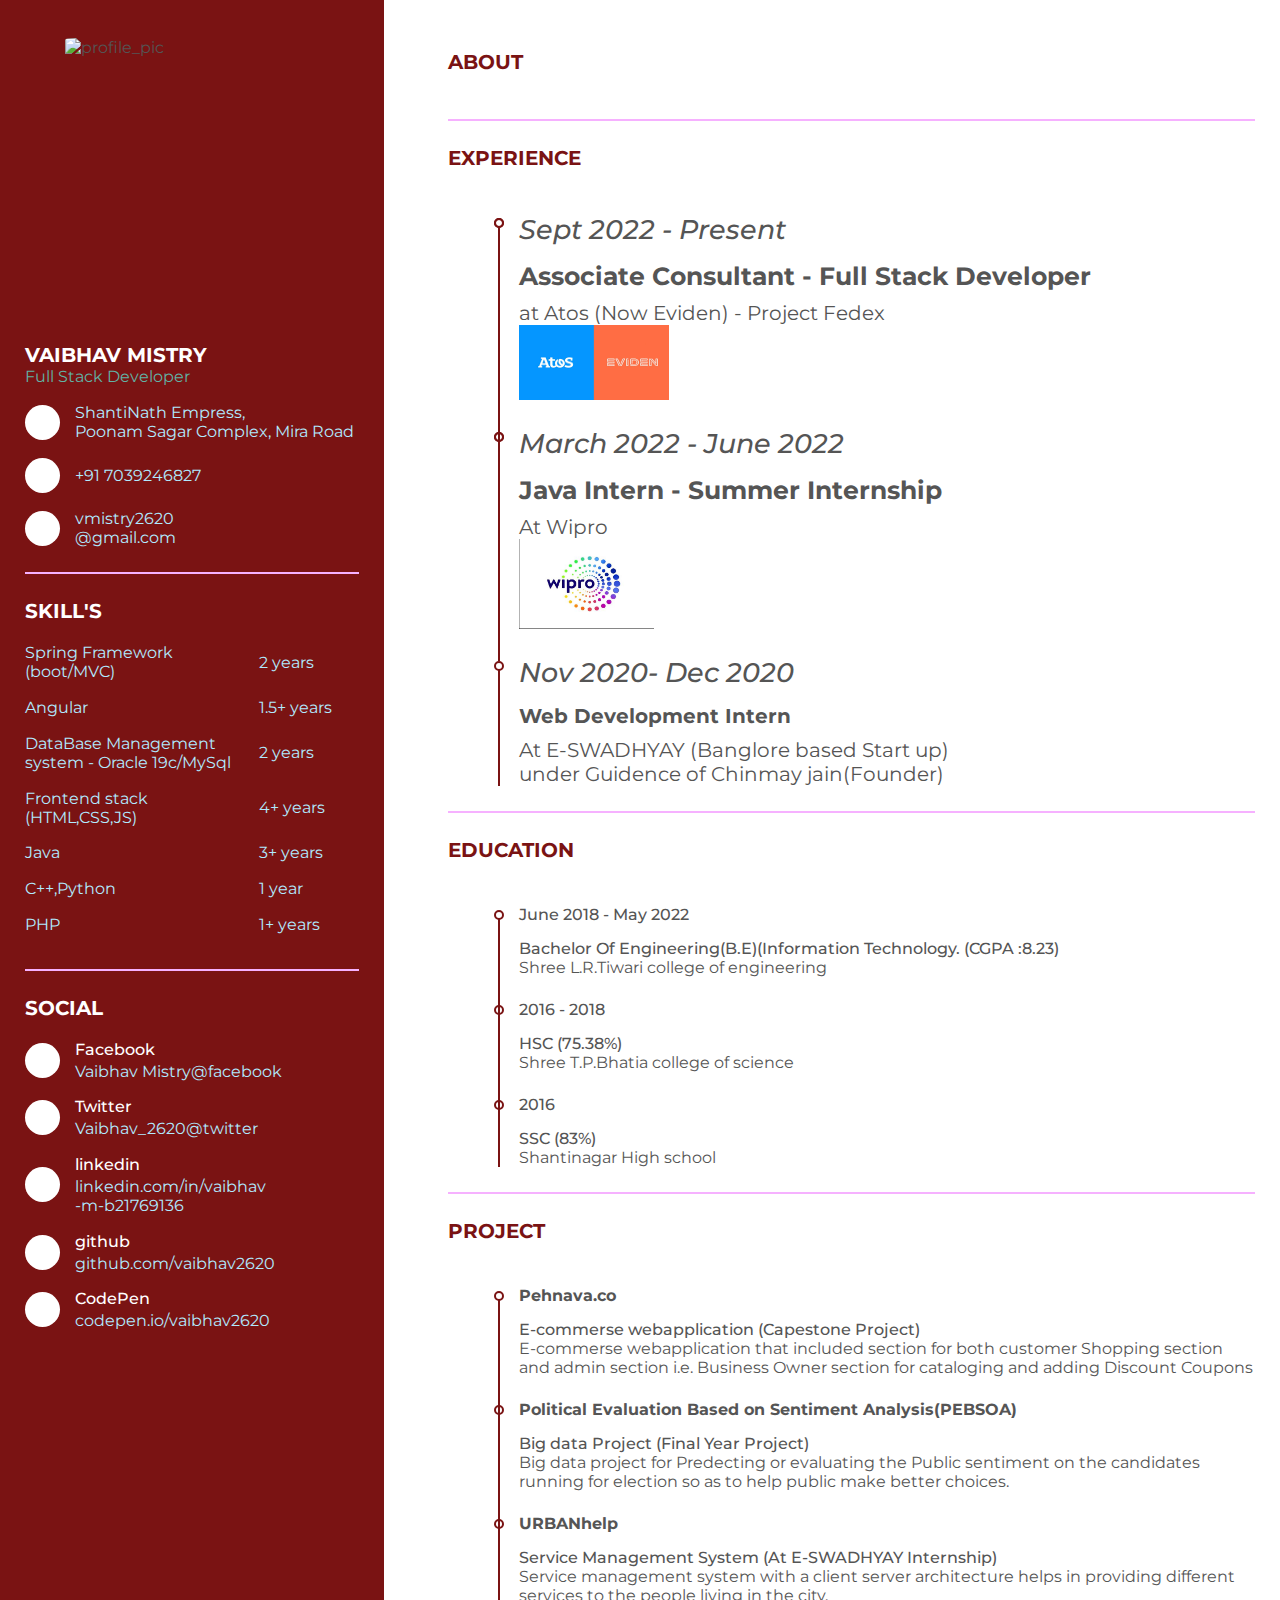
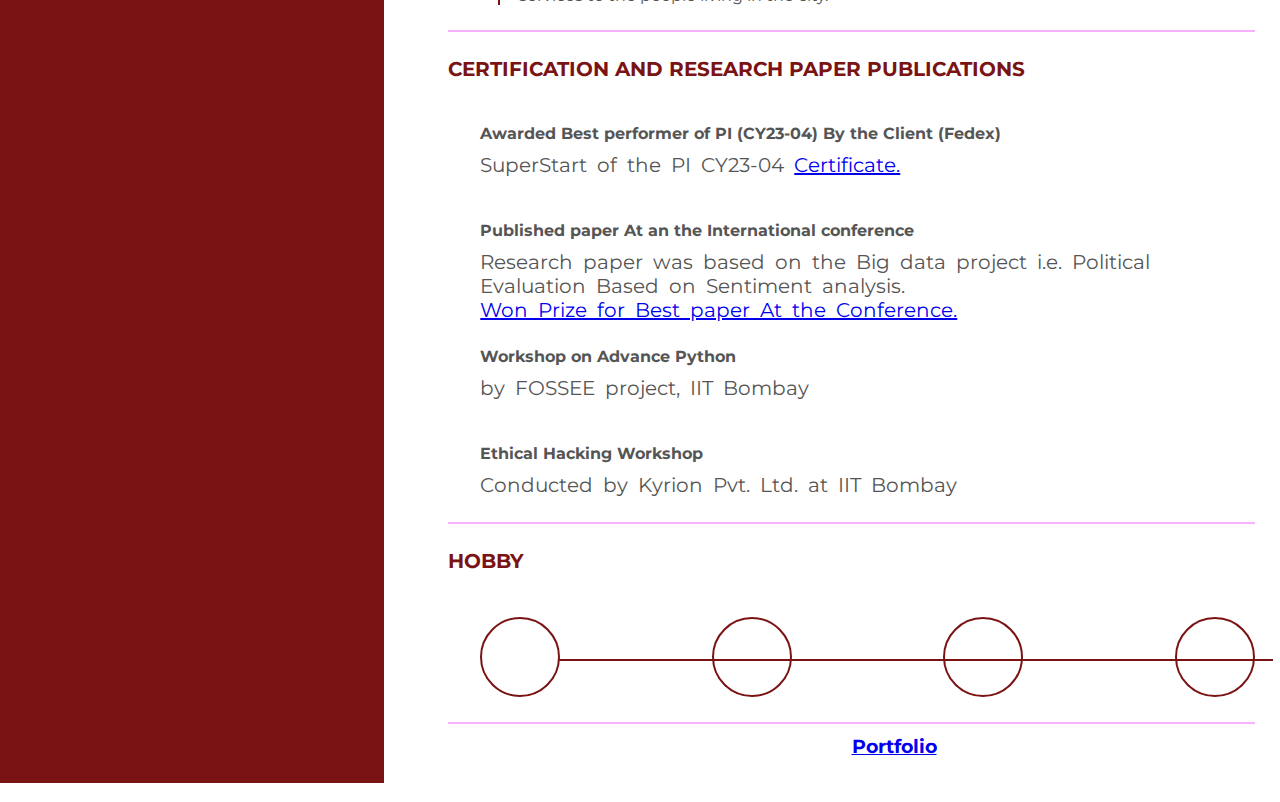
==== commit 89ac8fe9: "Contact Form and some final final touches" ====
--- a/index.html
+++ b/index.html
@@ -334,7 +334,7 @@
   </div>
 </div>
 </div>
-<div style="margin-left:50% ;"><a href="./page1.html">Affiliate links</a></div>
+<div style="margin-left:50% ;"><a href="./page1.html" style=" color:white">Affiliate links</a></div>
 
 </body>
 </html>
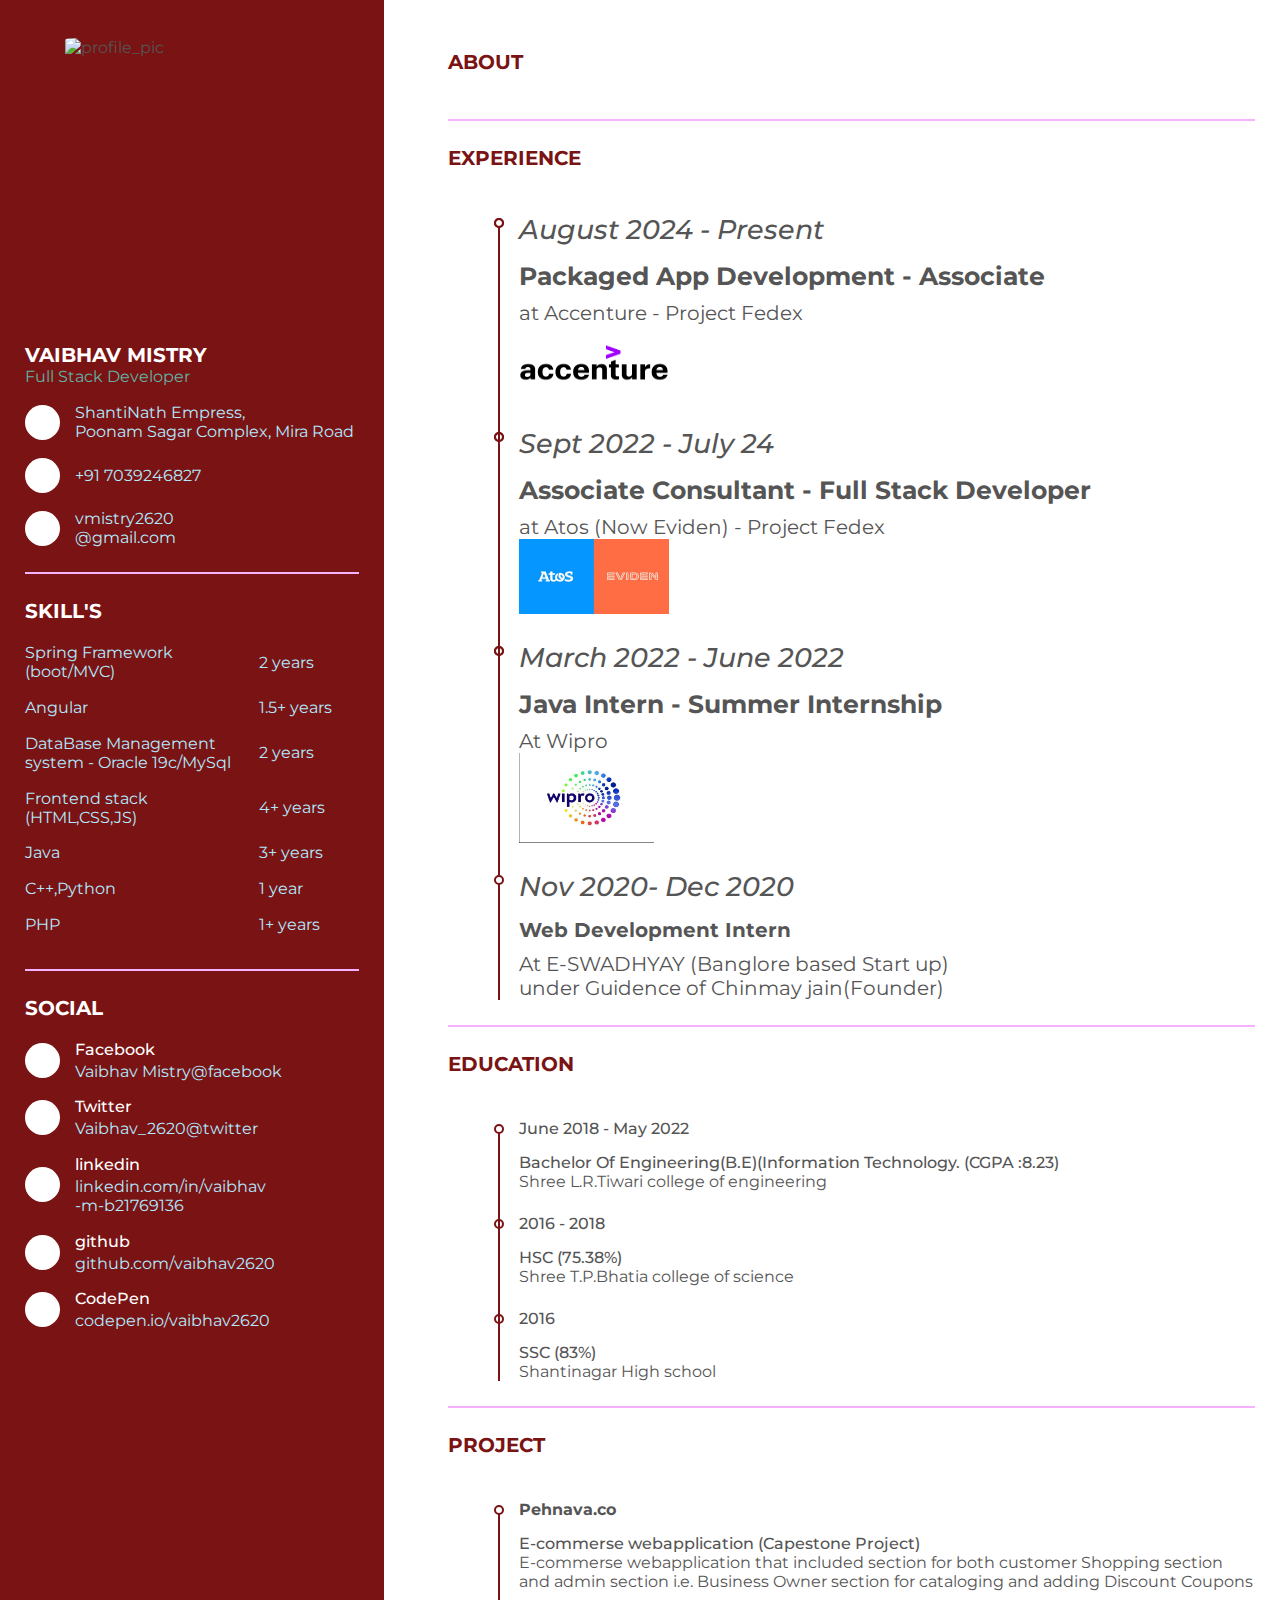
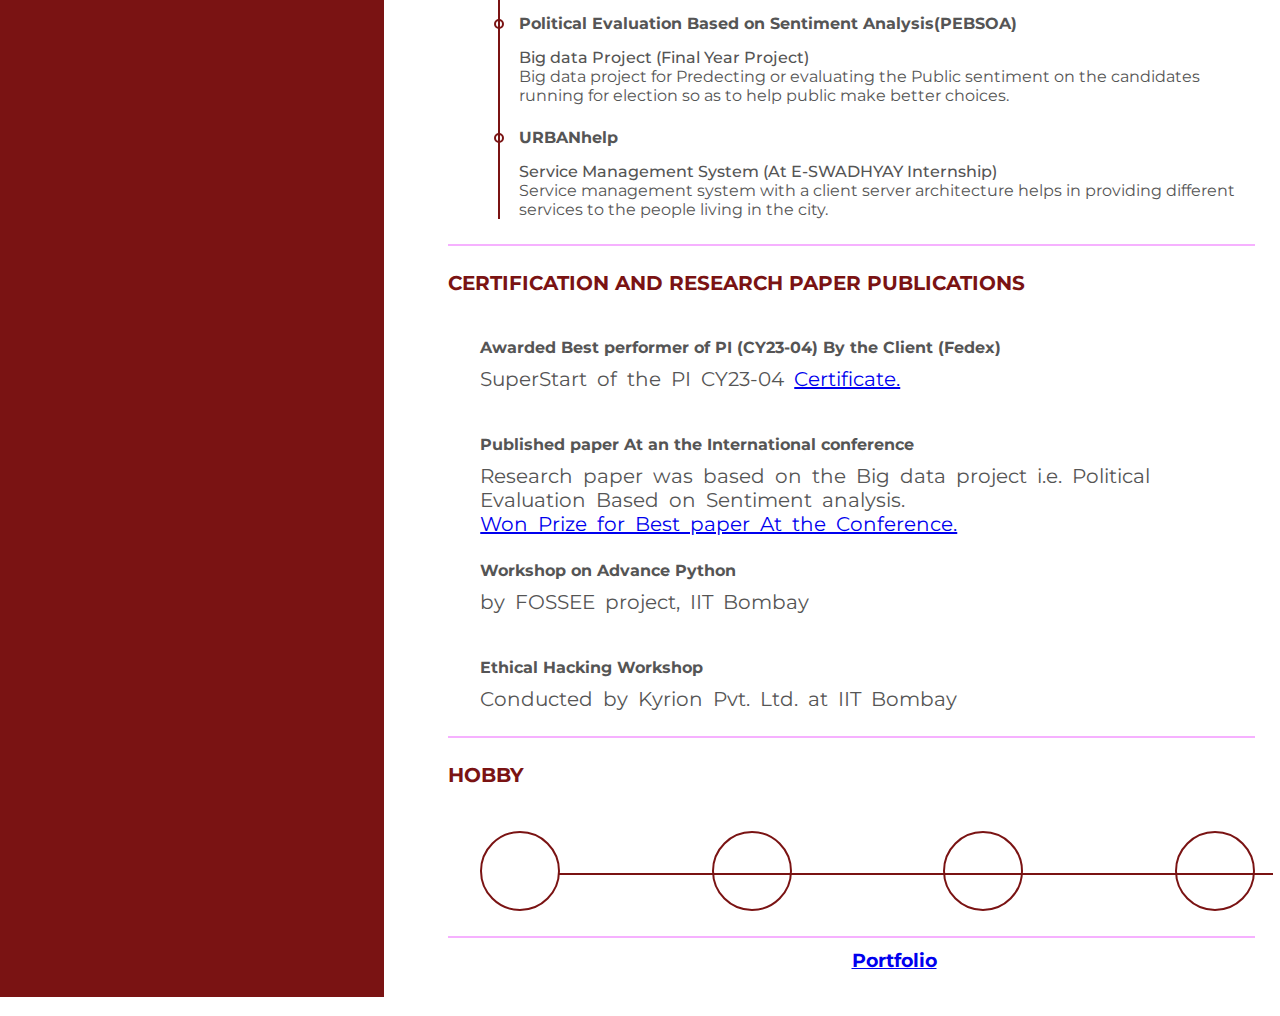
==== commit 46e27958: "JOB update" ====
--- a/index.html
+++ b/index.html
@@ -4,6 +4,7 @@
 	<meta charset="UTF-8">
 	<title>Vaibhav Mistry - Resume</title>
 	<link rel="stylesheet" href="styles.css">
+  <link rel="icon" href="./assets/jpeg/titlelogo.png" type="image/icon type">
 	<script src="https://kit.fontawesome.com/b99e675b6e.js"></script>
   <meta content="width=device-width, initial-scale=1" name="viewport" />
 </head>
@@ -180,8 +181,19 @@
          </div>
       <ul>
         <li>
+          <li>
+            <div class="date" style="font-size: 3vh;"><i>August 2024 - Present</i></div>
+            <div class="info">
+            <p class="semi-bold" style="font-size: 25px;"><b>Packaged App Development - Associate</b> </p> 
+            <p style="font-size: 20px; margin-top:10px ;">at Accenture  - Project Fedex</p>
+            <p></p>
+            <img src = "./assets/png/download.png" style="width:150px; height:75px">
+           </div>
+          </li>
+        </li>
+        <li>
 	      <li>
-		      <div class="date" style="font-size: 3vh;"><i>Sept 2022 - Present</i></div>
+		      <div class="date" style="font-size: 3vh;"><i>Sept 2022 - July 24</i></div>
           <div class="info">
           <p class="semi-bold" style="font-size: 25px;"><b>Associate Consultant - Full Stack Developer</b> </p> 
           <p style="font-size: 20px; margin-top:10px ;">at Atos (Now Eviden) - Project Fedex</p>
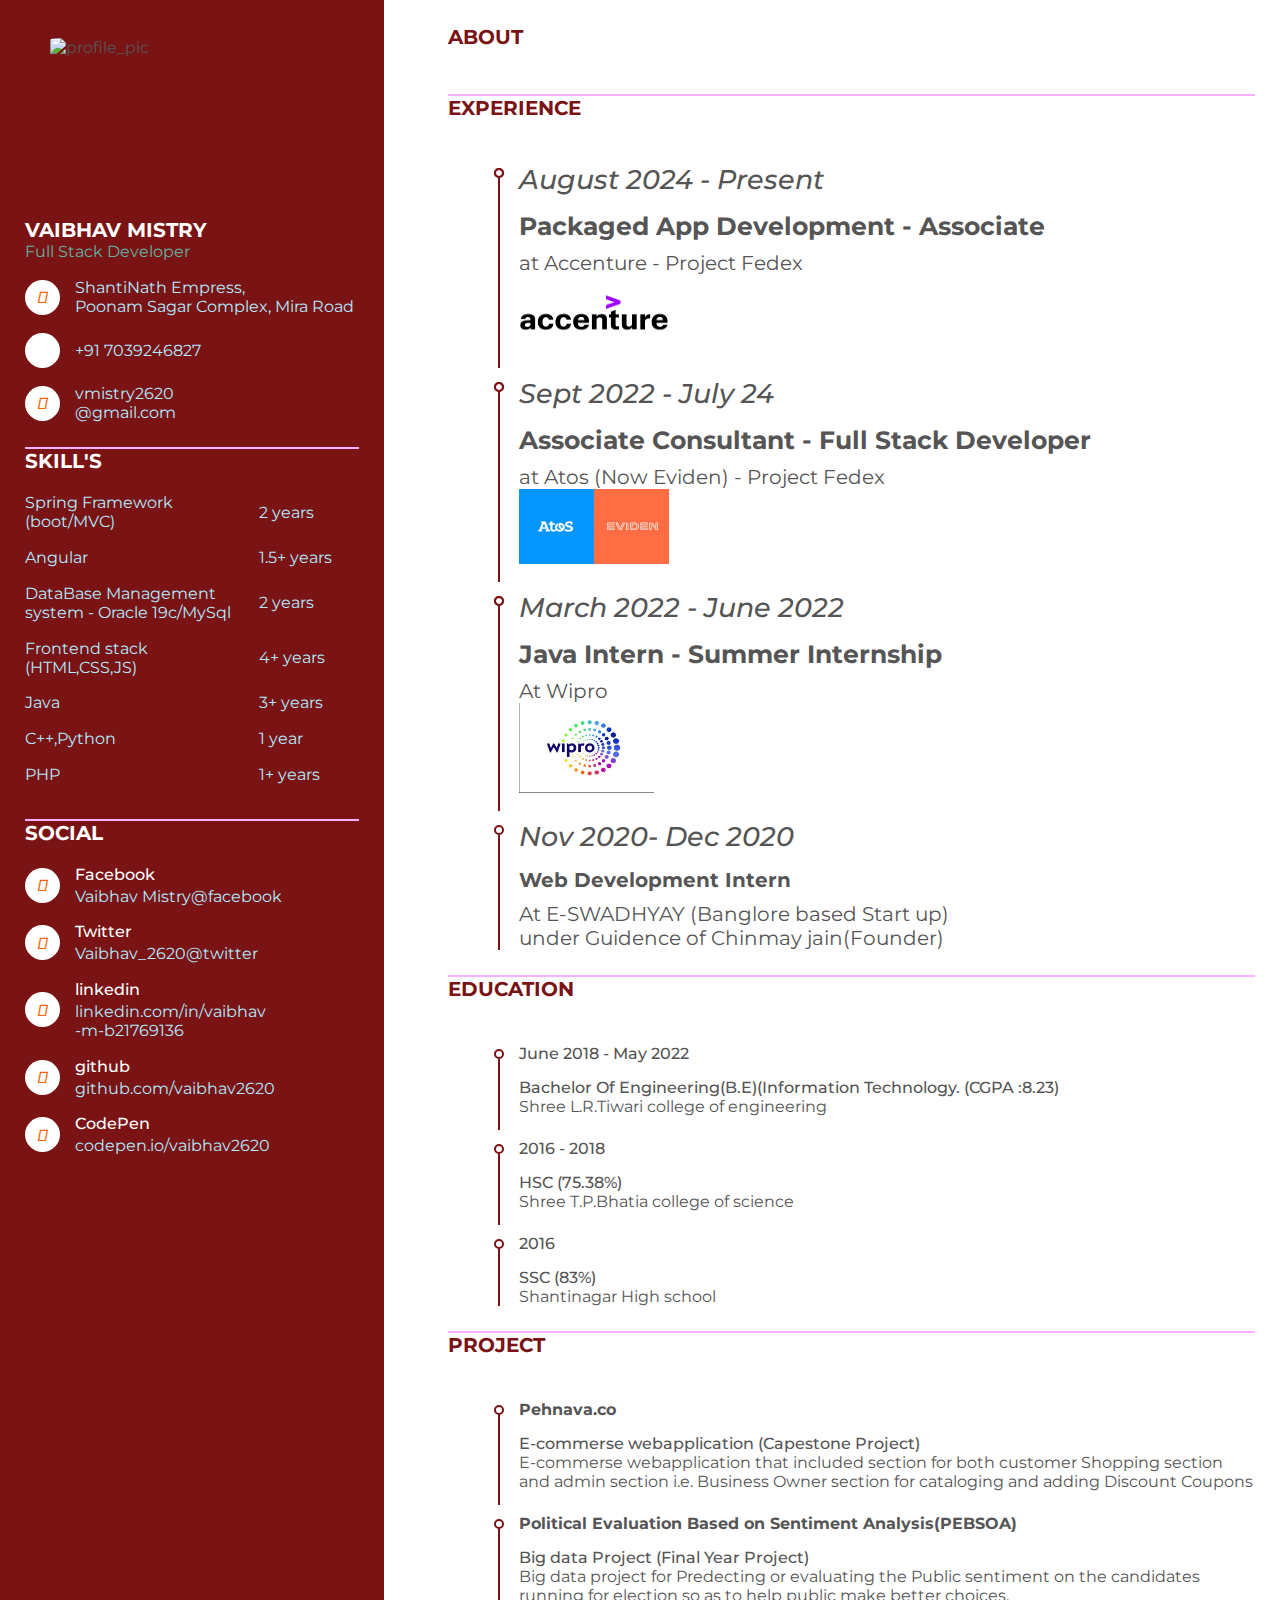
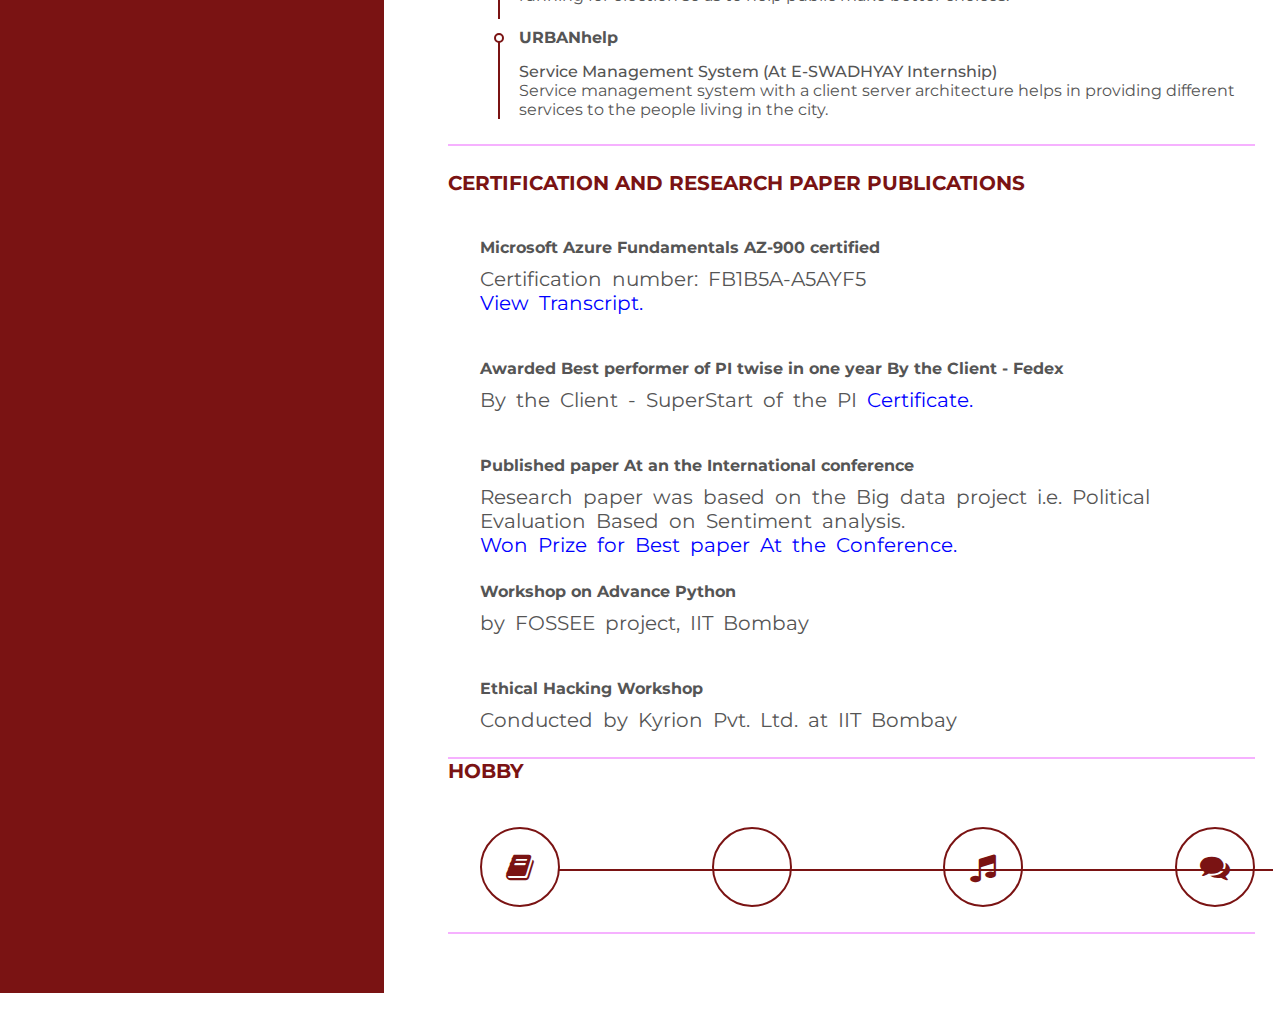
==== commit 42b72f84: "modifications" ====
--- a/index.html
+++ b/index.html
@@ -5,8 +5,9 @@
 	<title>Vaibhav Mistry - Resume</title>
 	<link rel="stylesheet" href="styles.css">
   <link rel="icon" href="./assets/jpeg/titlelogo.png" type="image/icon type">
-	<script src="https://kit.fontawesome.com/b99e675b6e.js"></script>
-  <meta content="width=device-width, initial-scale=1" name="viewport" />
+  <script src="https://kit.fontawesome.com/45e7786e2f.js" crossorigin="anonymous"></script>
+  <link rel="stylesheet" href="https://cdnjs.cloudflare.com/ajax/libs/font-awesome/4.7.0/css/font-awesome.min.css">
+    <meta content="width=device-width, initial-scale=1" name="viewport" />
 </head>
 <body>
 <div class="container">
@@ -293,25 +294,36 @@
 
     <p class="bold">Certification and Research paper publications</p>
     <ul>
+
+      <li>
+        <p class="semi-bold">
+          <b><br>Microsoft Azure Fundamentals AZ-900 certified</b> <br>
+          <p class="regular">
+            Certification number: FB1B5A-A5AYF5
+            <br>
+          <a href = "https://learn.microsoft.com/en-us/users/vaibhavmistry-2401/transcript/dg1jqcemknrq2qm" target="_blank" style="text-decoration: none;color: blue;">View Transcript.</a> 
+          </p>
+        </p>
+      </li>
          <li>
-      <p class="semi-bold">
-        <b><br>Awarded Best performer of PI (CY23-04) By the Client (Fedex)</b> <br>
-        <p class="regular">
-          SuperStart of the PI CY23-04
-         <a href = "./assets/jpeg/IMG-20240118-WA0004.jpg" target="_blank">Certificate.</a> 
-        </p>
-      </p>
-    </li>
-  <li>
+          <p class="semi-bold">
+            <b><br>Awarded Best performer of PI twise in one year By the Client - Fedex</b> <br>
+            <p class="regular">
+              By the Client - SuperStart of the PI
+            <a href = "./assets/jpeg/IMG-20240118-WA0004.jpg" target="_blank" style="text-decoration: none;color: blue;">Certificate.</a> 
+            </p>
+          </p>
+        </li>
+
        <li>
-    <p class="semi-bold">
-      <b><br>Published paper At an the International conference</b> <br>
-      <p class="regular">
-	Research paper was based on the Big data project i.e. Political Evaluation Based on Sentiment analysis.<br>
-	      <a href = "./assets/jpeg/Best paper ICETTSE.png" target="_blank"> Won Prize for Best paper At the Conference.</a> 
-      </p>
-    </p>
-  </li>
+          <p class="semi-bold">
+            <b><br>Published paper At an the International conference</b> <br>
+            <p class="regular">
+            Research paper was based on the Big data project i.e. Political Evaluation Based on Sentiment analysis.<br>
+            <a href = "./assets/jpeg/Best paper ICETTSE.png" target="_blank" style="text-decoration: none;color: blue;"> Won Prize for Best paper At the Conference.</a> 
+            </p>
+          </p>
+      </li>
 <li>
     <p class="semi-bold">
       <b>Workshop on Advance Python</b> <br>
@@ -336,13 +348,13 @@
            <p class="bold">Hobby</p>
          </div>
        <ul>
-         <li><i class="fas fa-book"></i></li>
-         <li><i class='fas fa-bicycle'></i></li>
-         <li><i class="fas fa-music"></i></li>
-         <li><i class='fas fa-comments'></i></li>
+         <li><i class="fa fa-book"></i></li>
+         <li><i class="fas fa-dumbbell"></i></li>
+         <li><i class="fa fa-music"></i></li>
+         <li><i class='fa fa-comments'></i></li>
       </ul>
     </div>
-  <div style="margin-left:50%;margin-top: 10px;"><a href="./index1.html" style="font-size: larger;"><b>Portfolio</b></a></div>
+  <div style="margin-left:50%;margin-top: 10px;"><a href="./index1.html" style="font-size: larger;color: white;text-decoration: none;"><b>Portfolio</b></a></div>
   </div>
 </div>
 </div>
--- a/styles.css
+++ b/styles.css
@@ -39,14 +39,14 @@
 }
 
 .resume .resume_left .resume_profile {
-  margin-left: 10%;
-  margin-top: 10%;
-  width: 70%;
-  height: 280px;
+  margin: 10%;
+  margin-bottom: 0;
+  width: 60%;
+  height: 180px;
 }
 
 .resume .resume_left .resume_profile img {
-  margin-left: 10%;
+  margin-left: 5%;
   width: 100%;
   height: 100%;
   border-radius: 10%;
@@ -73,6 +73,7 @@
 
 .resume .resume_item {
   padding: 25px 0;
+  padding-top: 0;
   border-bottom: 2px solid #f6b1ff;
 }
 
@@ -182,7 +183,7 @@
 }
 
 .resume .resume_right ul li .info {
-  margin-bottom: 20px;
+  margin-bottom: 0px;
 }
 
 .resume .resume_right ul li:last-child .info {
@@ -208,7 +209,8 @@
   top: 14px;
   left: -21px;
   width: 2px;
-  height: 220px;
+  height:100%;
+  margin-bottom: 0  ;
   background: #7a1313;
 }
 
@@ -288,8 +290,8 @@
     display: none;
   }
   .resume .resume_left .resume_profile .bold{
-    font-size: 200%;
-    margin-top: 40%;
+    font-size: 225%;
+    margin-top: 30%;
     margin-left: 0;
   }
   .resume .resume_right .resume_hobby ul li:before {
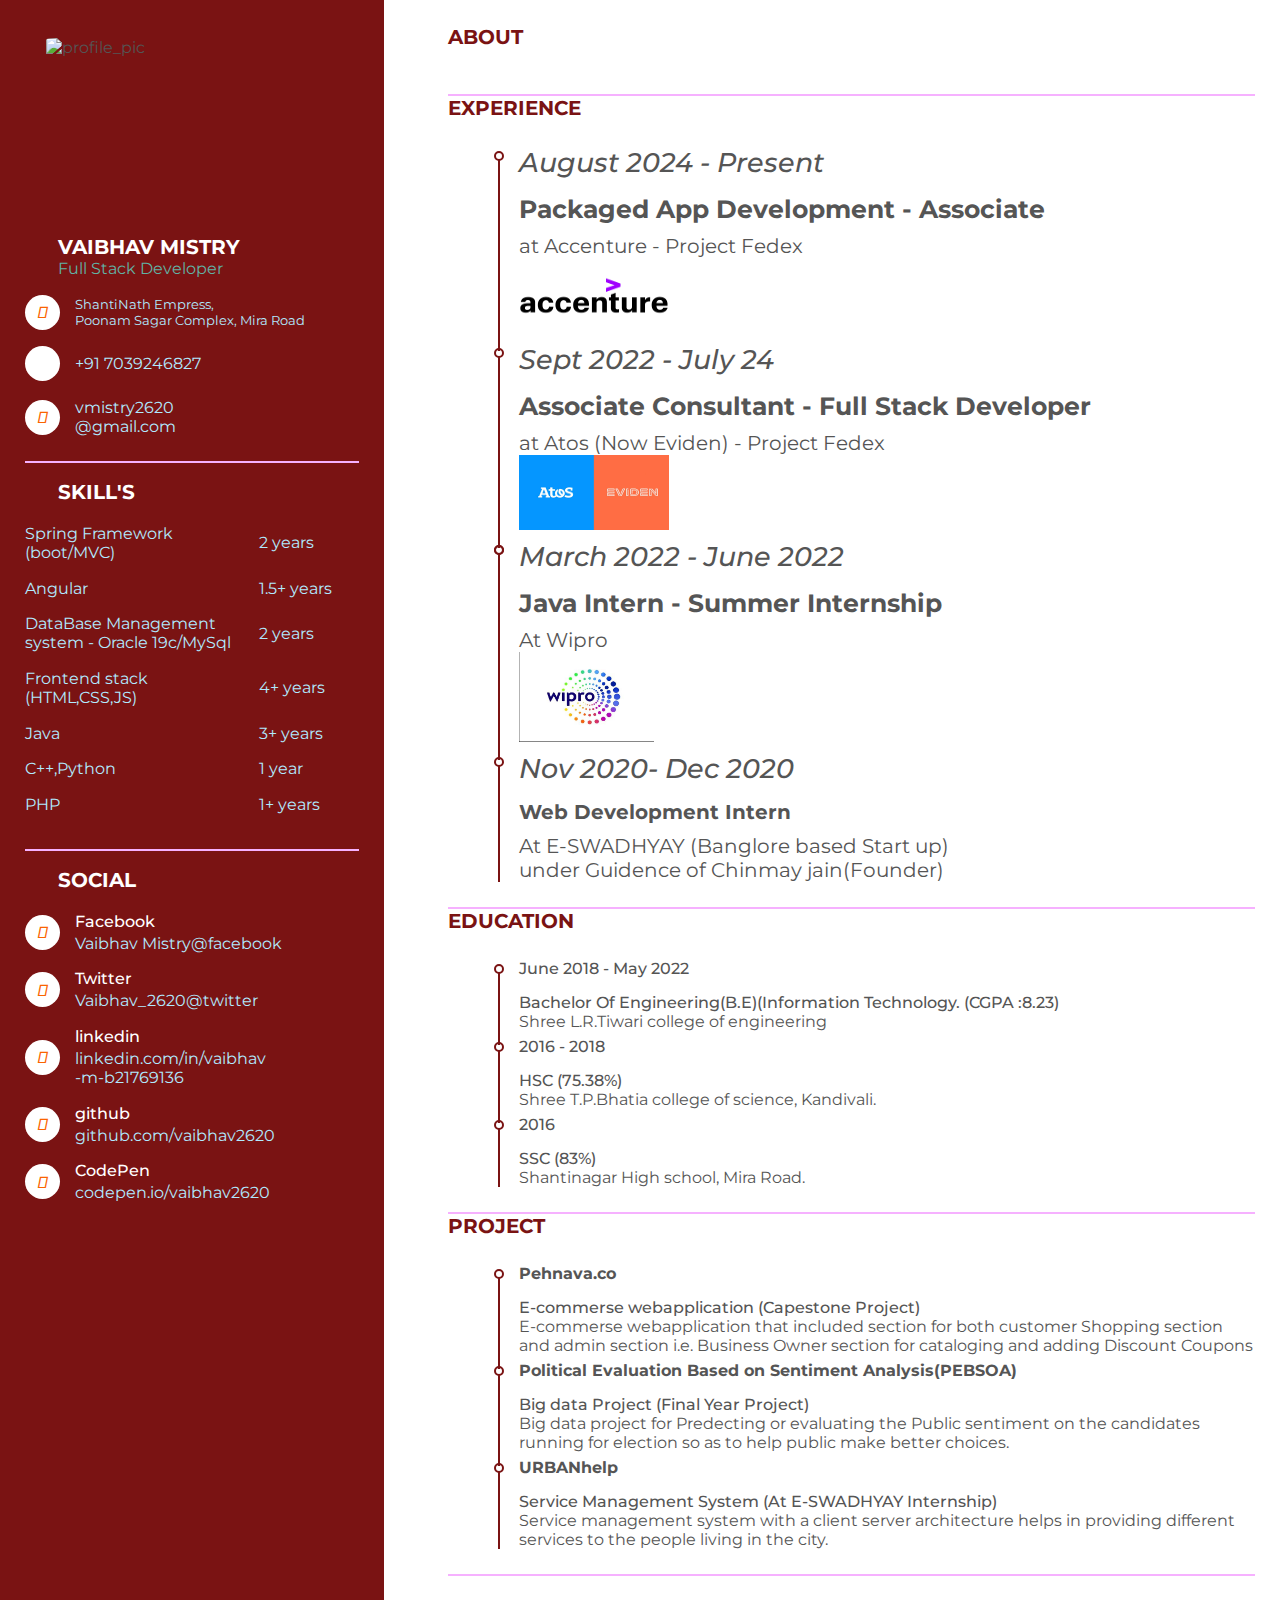
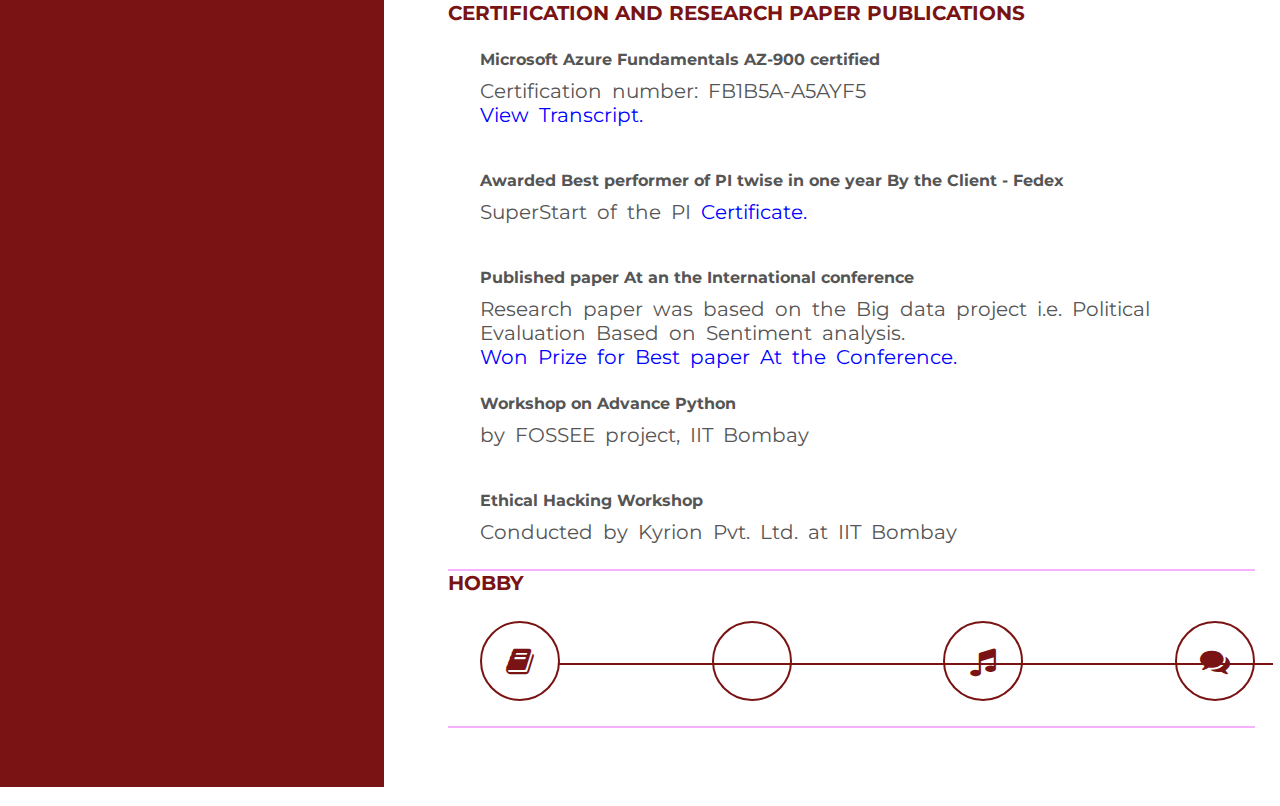
==== commit 41bba28d: "modifications" ====
--- a/index.html
+++ b/index.html
@@ -15,8 +15,8 @@
    <div class="resume_left">
      <div class="resume_profile">
        <div class="title-mobile">
-        <p class="bold">vaibhav mistry</p>
-        <p class="regular">Full Stack Developer</p>
+        <p class="bold Name">vaibhav mistry</p>
+        <p class="regular role">Full Stack Developer</p>
       </div>
       <img src="./photo.jpg" alt="profile_pic" >
 
@@ -24,8 +24,8 @@
      <div class="resume_content">
        <div class="resume_item resume_info">
          <div class="title-desktop">
-           <p class="bold">vaibhav mistry</p>
-           <p class="regular">Full Stack Developer</p>
+           <p class="bold Name">vaibhav mistry</p>
+           <p class="regular role">Full Stack Developer</p>
          </div>
          <ul>
            <li>
@@ -33,7 +33,7 @@
                <i class="fas fa-map-signs"></i>
              </div>
              <div class="data">
-               ShantiNath Empress,<br> Poonam Sagar Complex, Mira Road
+              <p style="font-size: smaller;">ShantiNath Empress,<br> Poonam Sagar Complex, Mira Road</p>
              </div>
            </li>
            <li>
@@ -182,7 +182,6 @@
          </div>
       <ul>
         <li>
-          <li>
             <div class="date" style="font-size: 3vh;"><i>August 2024 - Present</i></div>
             <div class="info">
             <p class="semi-bold" style="font-size: 25px;"><b>Packaged App Development - Associate</b> </p> 
@@ -190,10 +189,8 @@
             <p></p>
             <img src = "./assets/png/download.png" style="width:150px; height:75px">
            </div>
-          </li>
         </li>
         <li>
-	      <li>
 		      <div class="date" style="font-size: 3vh;"><i>Sept 2022 - July 24</i></div>
           <div class="info">
           <p class="semi-bold" style="font-size: 25px;"><b>Associate Consultant - Full Stack Developer</b> </p> 
@@ -202,7 +199,6 @@
 		      <img src = "./assets/jpeg/Logo .png" style="width:150px; height:75px">
          </div>
 	      </li>
-      </li>
           <li>
 	          <li>
                 <div class="date" style="font-size: 3vh;"><i>March 2022 - June 2022</i></div> 
@@ -240,14 +236,14 @@
               <div class="date">2016 - 2018</div>
               <div class="info">
                      <p class="semi-bold">HSC (75.38%) </p> 
-                  <p>Shree T.P.Bhatia college of science </p>
+                  <p>Shree T.P.Bhatia college of science, Kandivali. </p>
                 </div>
             </li>
             <li>
               <div class="date">2016</div>
               <div class="info">
                      <p class="semi-bold">SSC (83%) </p> 
-                  <p>Shantinagar High school </p>
+                  <p>Shantinagar High school, Mira Road. </p>
                 </div>
             </li>
         </ul>
@@ -309,7 +305,7 @@
           <p class="semi-bold">
             <b><br>Awarded Best performer of PI twise in one year By the Client - Fedex</b> <br>
             <p class="regular">
-              By the Client - SuperStart of the PI
+              SuperStart of the PI
             <a href = "./assets/jpeg/IMG-20240118-WA0004.jpg" target="_blank" style="text-decoration: none;color: blue;">Certificate.</a> 
             </p>
           </p>
--- a/styles.css
+++ b/styles.css
@@ -41,15 +41,24 @@
 .resume .resume_left .resume_profile {
   margin: 10%;
   margin-bottom: 0;
-  width: 60%;
+  width: 160px;
   height: 180px;
 }
+
 
 .resume .resume_left .resume_profile img {
   margin-left: 5%;
   width: 100%;
   height: 100%;
   border-radius: 10%;
+}
+.resume_left .resume_content .bold{
+  margin-top: 5%;
+  margin-left: 10%;
+}
+.resume_left .resume_content .role{
+  margin-left: 10%;
+  margin-bottom: 5%;
 }
 
 .resume .resume_left .resume_content {
@@ -112,8 +121,13 @@
   transform: translate(-50%, -50%);
 }
 
+.resume .resume_left ul li .icon {
+  width: 35px;
+}
+
 .resume .resume_left ul li .data {
   color: #b1eaff;
+  width: 80%;
 }
 
 .resume .resume_left .resume_skills ul li {
@@ -172,7 +186,7 @@
 
 .resume .resume_right ul li {
   position: relative;
-  margin-top: 3%;
+  margin-top: 6px;
   margin-left: 4%;
 }
 
@@ -199,6 +213,7 @@
   width: 6px;
   height: 6px;
   border-radius: 70%;
+  margin: 0%;
   border: 2px solid #7a1313;
 }
 
